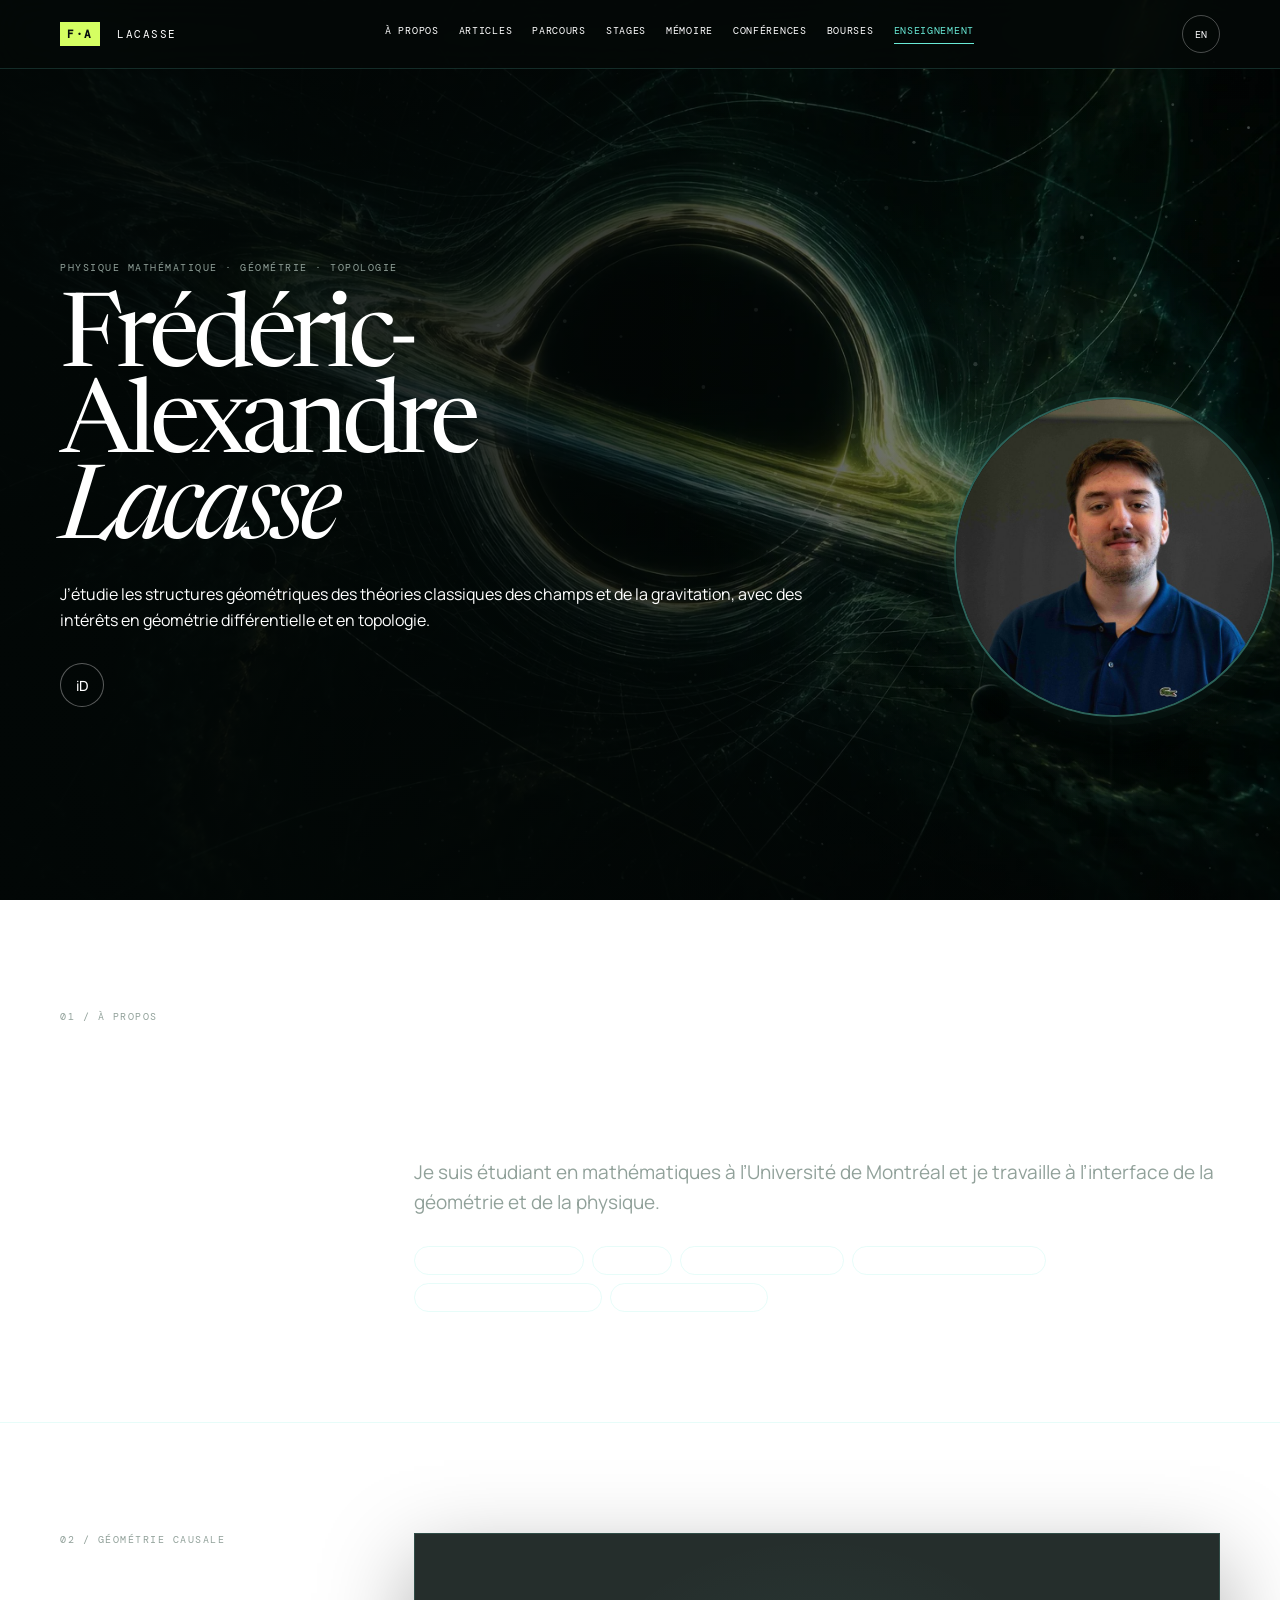
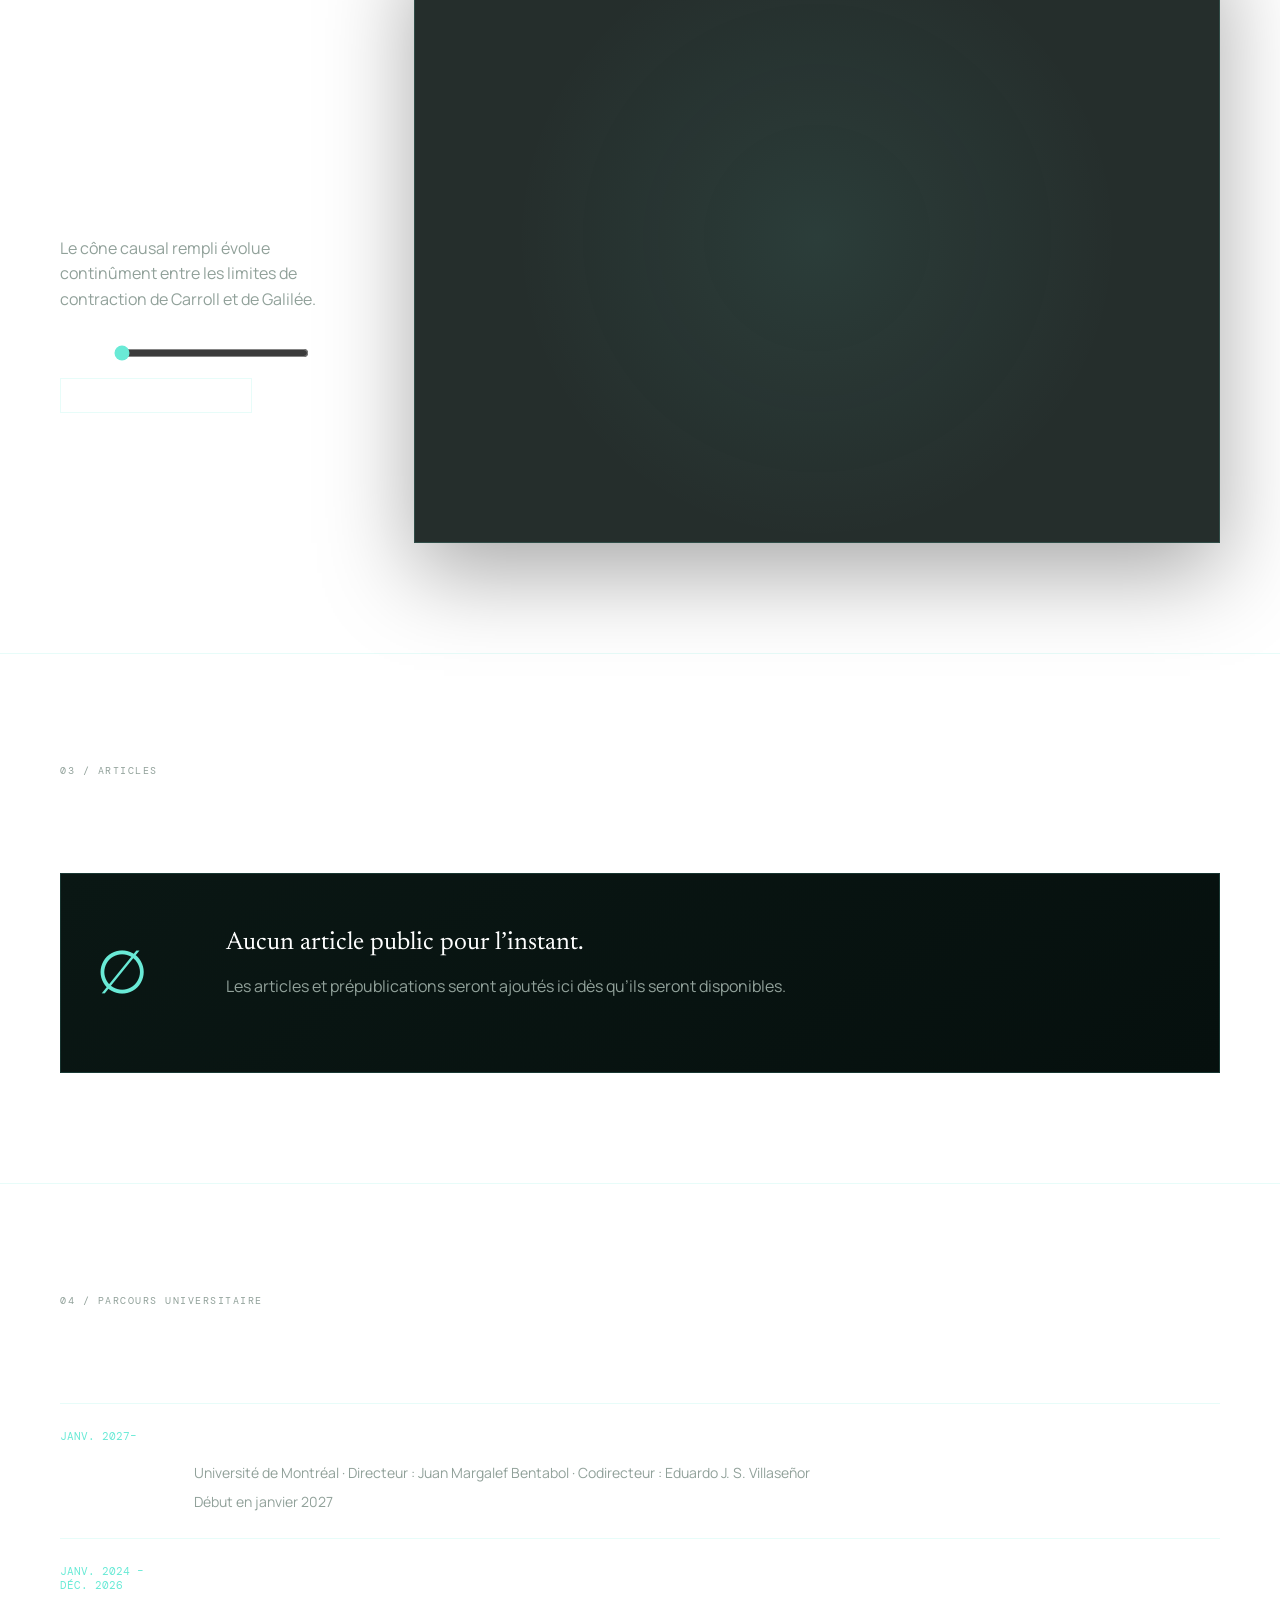
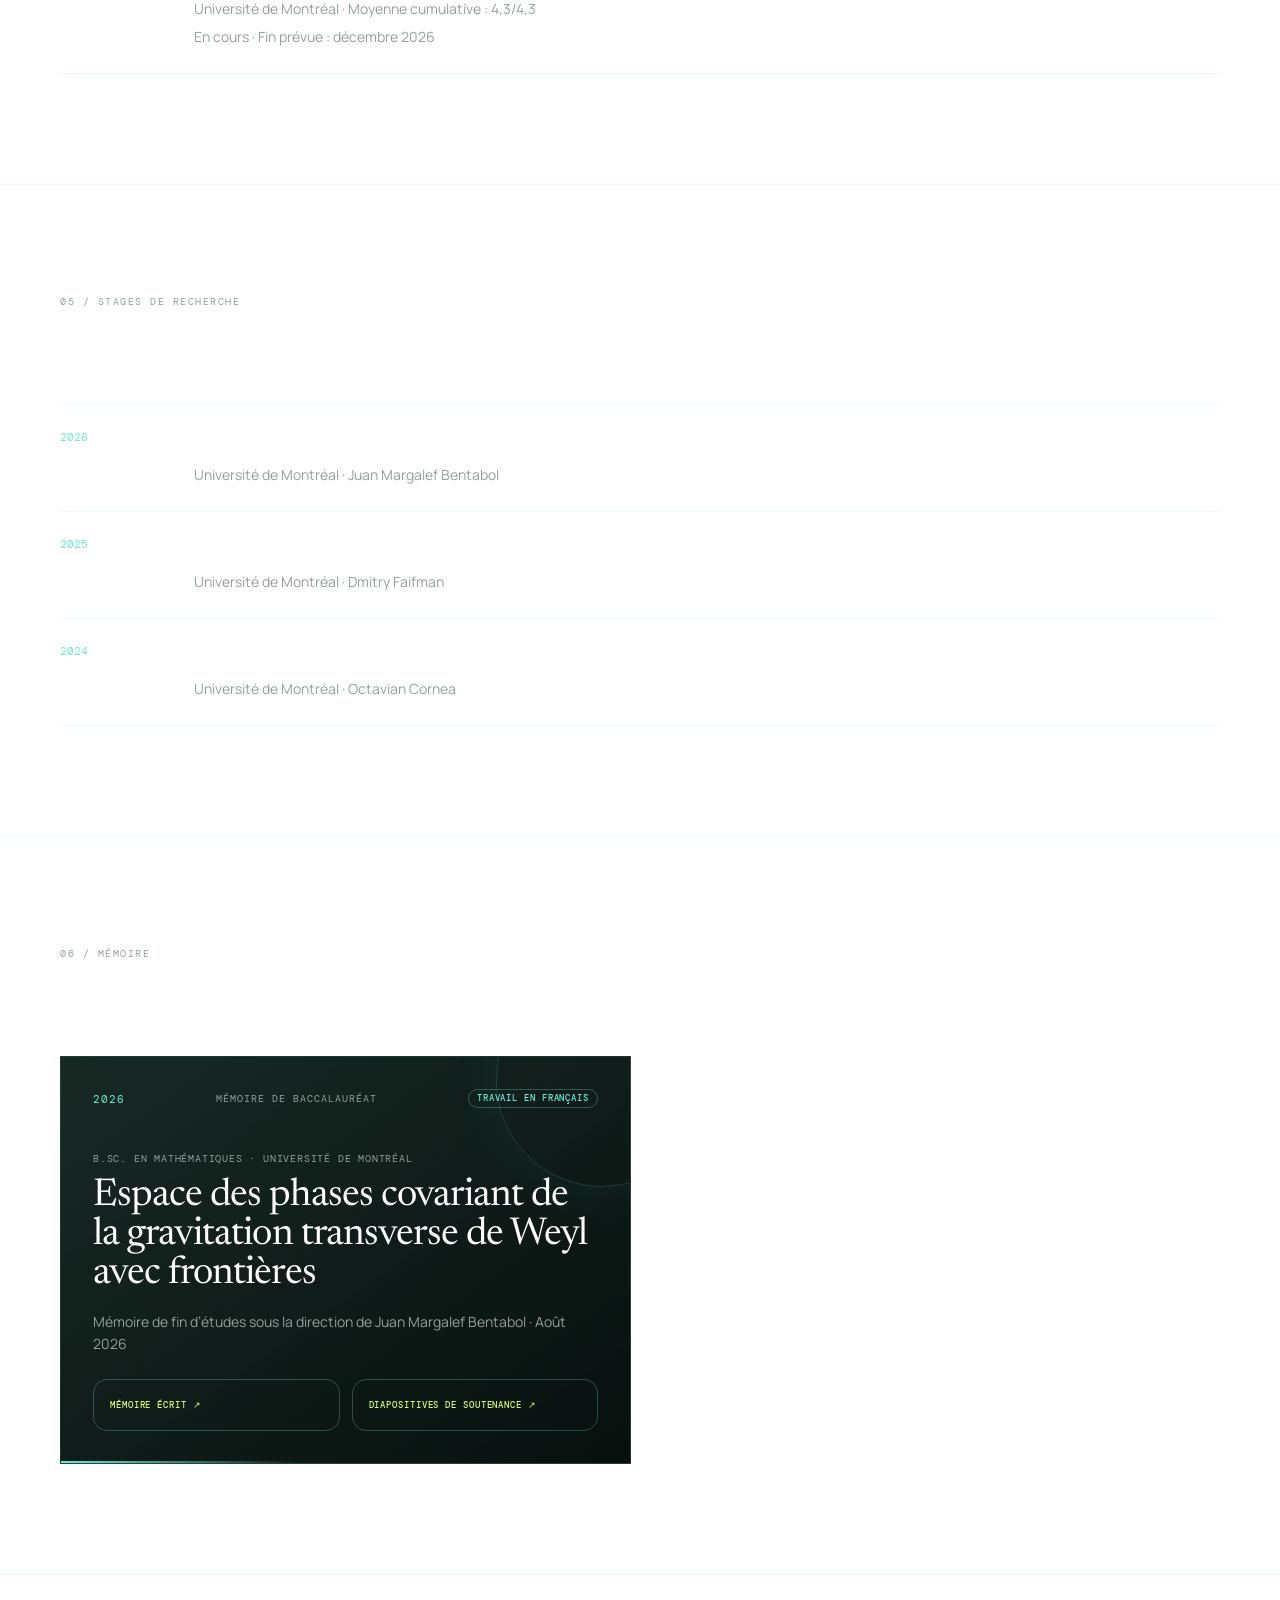
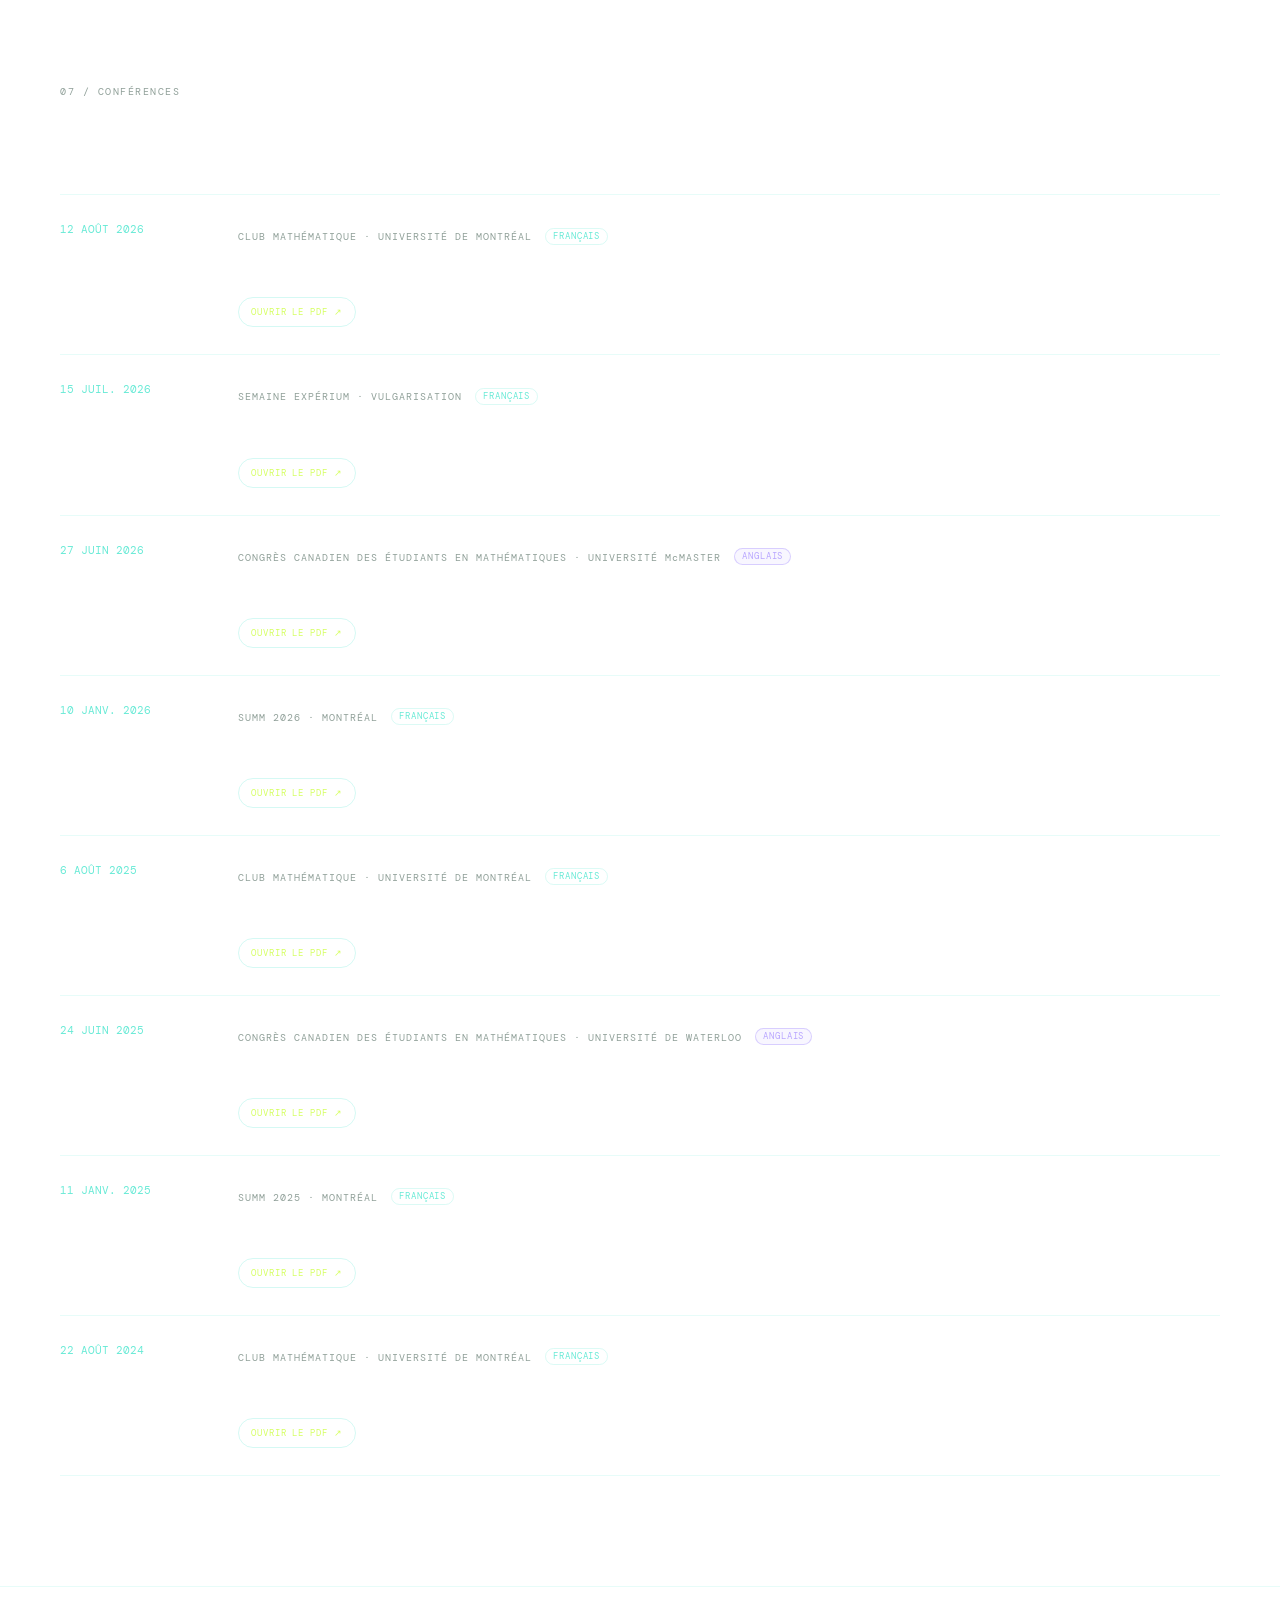
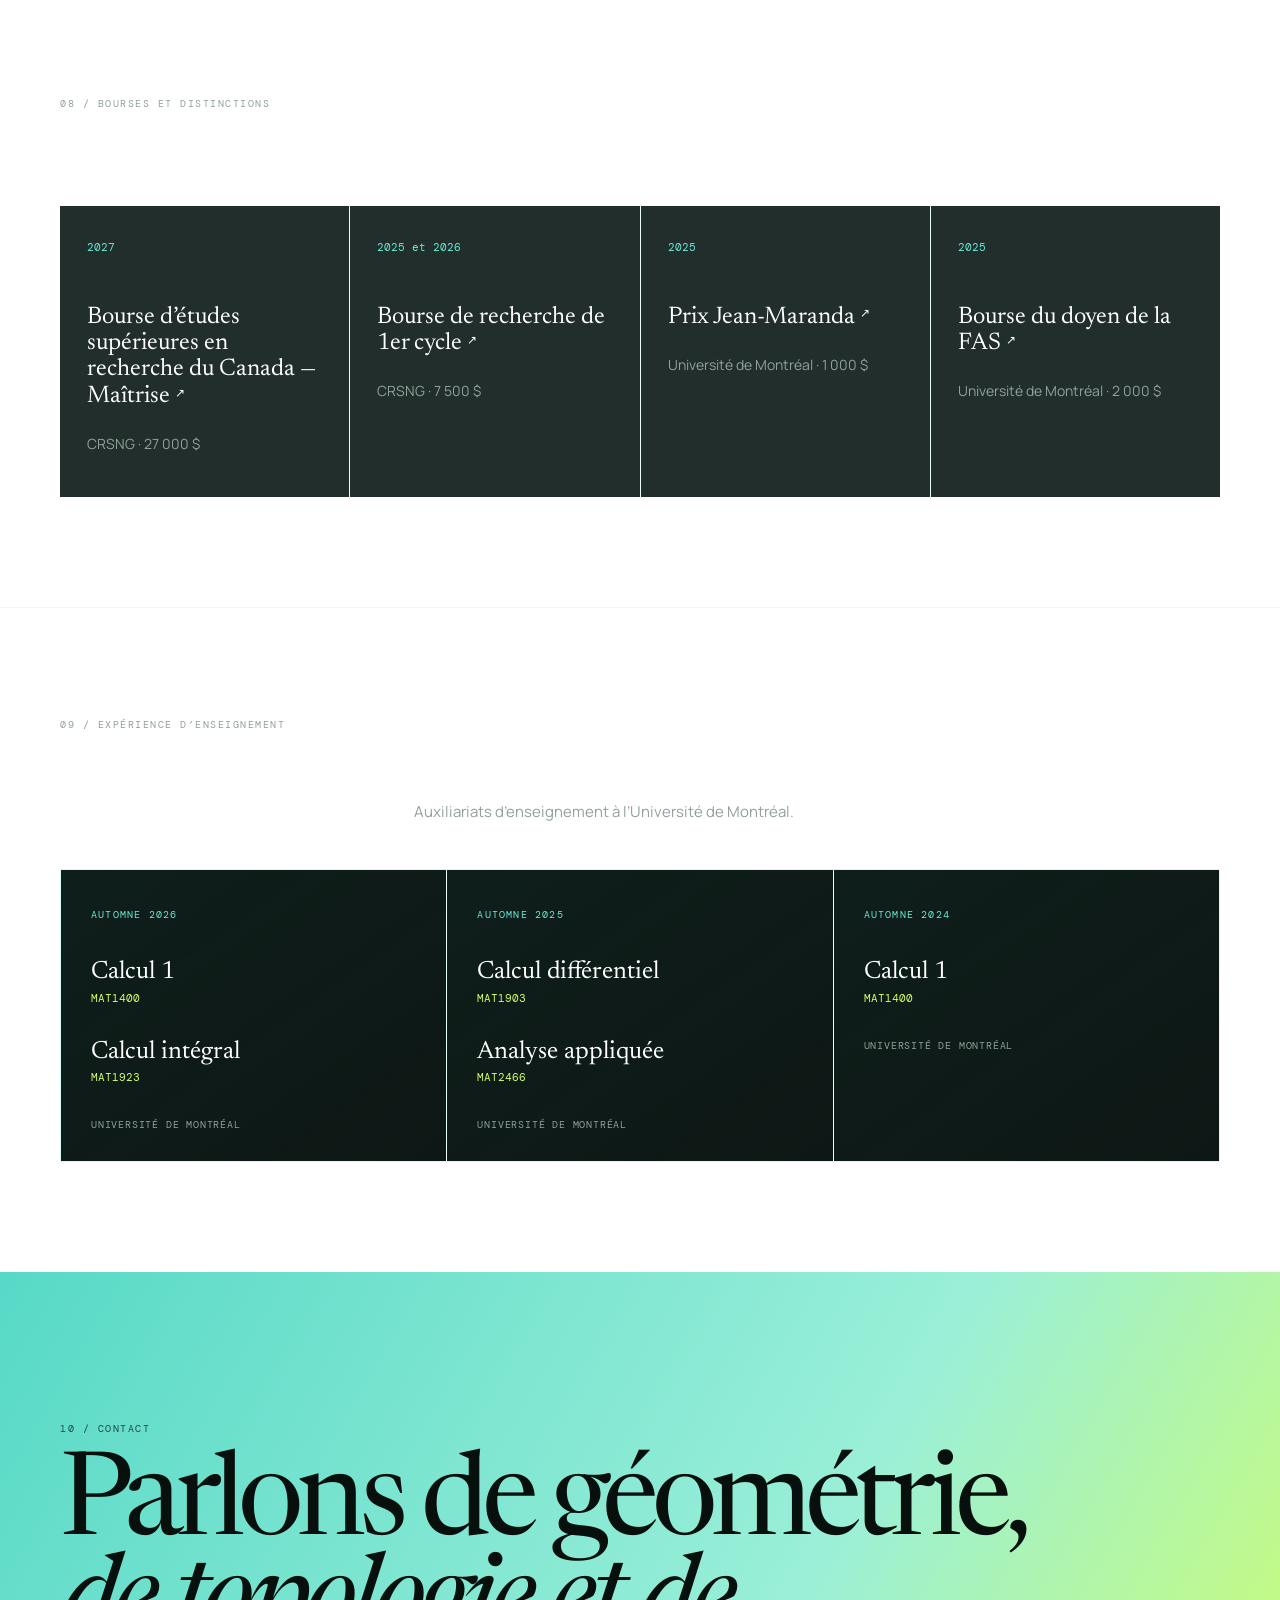
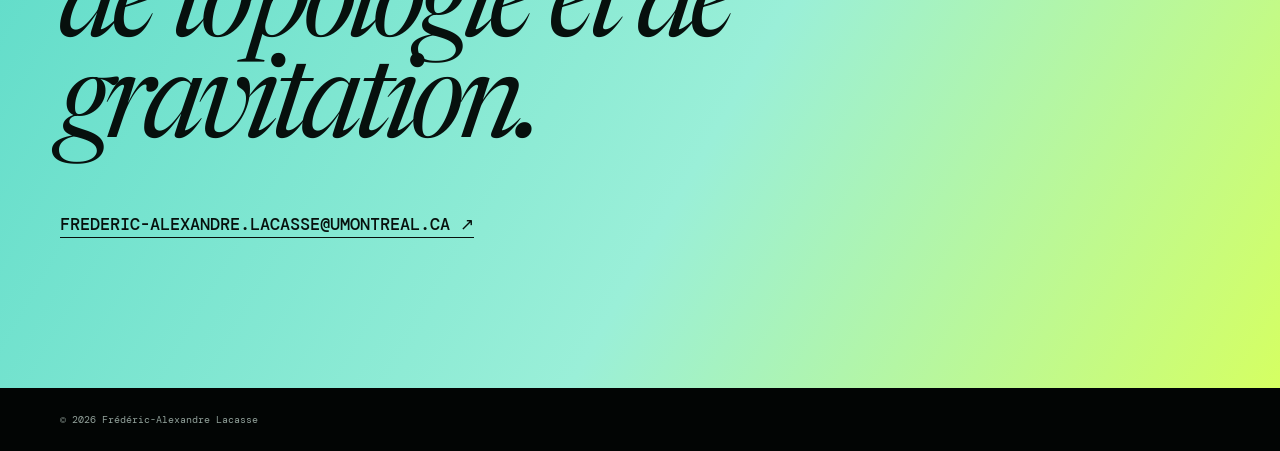
==== fr/index.html @ 2359f862 "Mises a jour code & style léger (fable)" ====
<!doctype html>
<html lang="fr">
  <head>
    <meta charset="utf-8" />
    <meta content="width=device-width, initial-scale=1" name="viewport" />
    <meta content="#040908" name="theme-color" />
    <meta
      content="Frédéric-Alexandre Lacasse — physique mathématique, géométrie différentielle, topologie et gravitation."
      name="description"
    />
    <title>Frédéric-Alexandre Lacasse | Site académique</title>
    <meta content="website" property="og:type" />
    <meta content="Frédéric-Alexandre Lacasse" property="og:title" />
    <meta
      content="Physique mathématique, géométrie différentielle, topologie et gravitation."
      property="og:description"
    />
    <meta content="https://fredalex03.github.io/fr/" property="og:url" />
    <meta content="fr_CA" property="og:locale" />
    <link href="https://fredalex03.github.io/fr/" rel="canonical" />
    <link href="https://fredalex03.github.io/" hreflang="en" rel="alternate" />
    <link href="https://fredalex03.github.io/fr/" hreflang="fr" rel="alternate" />
    <link
      href="https://fredalex03.github.io/"
      hreflang="x-default"
      rel="alternate"
    />
    <meta
      content="https://fredalex03.github.io/assets/portrait-800.jpg"
      property="og:image"
    />
    <link
      href="data:image/svg+xml,%3Csvg xmlns='http://www.w3.org/2000/svg' viewBox='0 0 64 64'%3E%3Crect width='64' height='64' rx='10' fill='%23d5ff62'/%3E%3Ctext x='32' y='43' font-family='monospace' font-size='28' font-weight='700' text-anchor='middle' fill='%2307100d'%3EFA%3C/text%3E%3C/svg%3E"
      rel="icon"
    />
    <link href="https://fonts.googleapis.com" rel="preconnect" />
    <link crossorigin="" href="https://fonts.gstatic.com" rel="preconnect" />
    <link
      href="https://fonts.googleapis.com/css2?family=DM+Mono:wght@300;400;500&amp;family=Manrope:wght@400;500&amp;family=Newsreader:ital,opsz,wght@0,6..72,400;1,6..72,400&amp;display=swap"
      rel="stylesheet"
    />
    <link href="../assets/main.css" rel="stylesheet" />
    <script defer="" src="../assets/main.js"></script>
  </head>
  <body>
    <canvas aria-hidden="true" id="starfield"> </canvas>
    <div id="progress"></div>
    <header>
      <nav class="wrap">
        <a class="brand" href="#home">
          <b> F·A </b>
          LACASSE
        </a>
        <div id="nav">
          <a href="#about">À propos</a>
          <a href="#articles"> Articles </a>
          <a href="#education">Parcours</a>
          <a href="#work">Stages</a>
          <a href="#thesis">Mémoire</a>
          <a href="#talks">Conférences</a>
          <a href="#awards">Bourses</a>
          <a href="#teaching">Enseignement</a>
        </div>
        <a aria-label="English version" href="../" hreflang="en" id="lang" lang="en">EN</a>
        <button
          aria-controls="nav"
          aria-expanded="false"
          aria-label="Menu"
          id="menu"
        >
          <span></span>
          <span></span>
          <span></span>
        </button>
      </nav>
    </header>
    <main>
      <section class="hero" id="home">
        <img
          alt="Trou noir abstrait et espace-temps courbe"
          src="../assets/black-hole.webp"
        />
        <div class="shade"></div>
        <div class="wrap heroText reveal">
          <p class="micro">PHYSIQUE MATHÉMATIQUE · GÉOMÉTRIE · TOPOLOGIE</p>
          <h1>
            Frédéric-Alexandre
            <br />
            <i> Lacasse </i>
          </h1>
          <p>J’étudie les structures géométriques des théories classiques des champs et de la gravitation, avec des intérêts en géométrie différentielle et en topologie.</p>
          <div aria-label="Profils universitaires" class="academic-links">
            <a
              aria-label="Profil ORCID"
              href="https://orcid.org/0009-0009-7678-188X"
              rel="noopener noreferrer"
              target="_blank"
            >
              <span class="academic-icon orcid-icon"> iD </span>
            </a>
          </div>
          <figure aria-label="Portrait" class="hero-portrait">
            <img
              alt="Portrait"
              decoding="async"
              loading="eager"
              height="777"
              src="../assets/portrait-800.jpg"
              width="800"
            />
          </figure>
        </div>
      </section>
      <section class="wrap section two" id="about">
        <p class="micro">01 / À PROPOS</p>
        <div class="reveal">
          <h2>La géométrie comme langage de la physique fondamentale.</h2>
          <p class="lead">Je suis étudiant en mathématiques à l’Université de Montréal et je travaille à l’interface de la géométrie et de la physique.</p>
          <div class="chips">
            <span>Géométrie différentielle</span>
            <span>Topologie</span>
            <span>Relativité mathématique</span>
            <span>Théorie classique des champs</span>
            <span>Espace des phases covariant</span>
            <span>Géométrie carrollienne</span>
          </div>
        </div>
      </section>
      <section class="dark">
        <div class="wrap two">
          <div class="reveal">
            <p class="micro">02 / GÉOMÉTRIE CAUSALE</p>
            <h2>De l’espace galiléen au temps carrollien.</h2>
            <p class="muted">Le cône causal rempli évolue continûment entre les limites de contraction de Carroll et de Galilée.</p>
            <div class="control">
              <span>CARROLL</span>
              <input id="slider" max="100" min="0" type="range" value="0" />
              <span>GALILÉE</span>
            </div>
            <button id="play">Mettre l’évolution en pause</button>
          </div>
          <div class="canvasbox reveal">
            <canvas id="cone"> </canvas>
          </div>
        </div>
      </section>
      <section class="wrap section" id="articles">
        <div class="heading reveal">
          <p class="micro">03 / ARTICLES</p>
          <h2>Articles et prépublications</h2>
        </div>
        <div class="empty reveal">
          <b> ∅ </b>
          <div>
            <h3>Aucun article public pour l’instant.</h3>
            <p class="muted">Les articles et prépublications seront ajoutés ici dès qu’ils seront disponibles.</p>
          </div>
        </div>
      </section>
      <div aria-hidden="true" class="added-section-divider"></div>
      <section class="wrap section" id="education">
        <div class="heading reveal">
          <p class="micro">04 / PARCOURS UNIVERSITAIRE</p>
          <h2>Parcours universitaire</h2>
        </div>
        <div class="list reveal">
          <article>
            <time>JANV. 2027–</time>
            <div>
              <h3>Doctorat en mathématiques pures</h3>
              <p>Université de Montréal · Directeur : Juan Margalef Bentabol · Codirecteur : Eduardo J. S. Villaseñor</p>
              <p>Début en janvier 2027</p>
            </div>
          </article>
          <article>
            <time>JANV. 2024 – DÉC. 2026</time>
            <div>
              <h3>Baccalauréat en mathématiques pures et appliquées</h3>
              <p>Université de Montréal · Moyenne cumulative : 4,3/4,3</p>
              <p>En cours · Fin prévue : décembre 2026</p>
            </div>
          </article>
        </div>
      </section>
      <section class="dark section" id="work">
        <div class="wrap">
          <div class="heading reveal">
            <p class="micro">05 / STAGES DE RECHERCHE</p>
            <h2>Stages de recherche</h2>
          </div>
          <div class="list reveal">
            <article>
              <time> 2026 </time>
              <div>
                <h3>Espace des phases covariant de la gravitation transverse de Weyl avec frontières</h3>
                <p>Université de Montréal · Juan Margalef Bentabol</p>
              </div>
            </article>
            <article>
              <time> 2025 </time>
              <div>
                <h3>Conjecture des isométries de Banach dans le plan pour la métrique de Hilbert</h3>
                <p>Université de Montréal · Dmitry Faifman</p>
              </div>
            </article>
            <article>
              <time> 2024 </time>
              <div>
                <h3>Introduction à la topologie différentielle à travers le théorème de Poincaré–Hopf</h3>
                <p>Université de Montréal · Octavian Cornea</p>
              </div>
            </article>
          </div>
        </div>
      </section>
      <section class="wrap section" id="thesis">
        <div class="heading reveal">
          <p class="micro">06 / MÉMOIRE</p>
          <h2>Mémoire</h2>
        </div>
        <div class="thesis-grid reveal">
          <article class="thesis-card">
            <div class="thesis-card-meta">
              <span class="thesis-year"> 2026 </span>
              <span class="thesis-kind">MÉMOIRE DE BACCALAURÉAT</span>
              <span class="thesis-language-badge">TRAVAIL EN FRANÇAIS</span>
            </div>
            <small class="thesis-school">B.SC. EN MATHÉMATIQUES · UNIVERSITÉ DE MONTRÉAL</small>
            <h3>Espace des phases covariant de la gravitation transverse de Weyl avec frontières</h3>
            <p class="thesis-summary">Mémoire de fin d’études sous la direction de Juan Margalef Bentabol · Août 2026</p>
            <div class="thesis-resources">
              <a aria-label="Ouvrir le mémoire écrit (PDF)" class="thesis-resource thesis-written-link" href="../assets/memoire-bac.pdf" rel="noopener noreferrer" target="_blank">MÉMOIRE ÉCRIT ↗</a>
              <a aria-label="Ouvrir les diapositives de soutenance (PDF)" class="thesis-resource thesis-oral-link" href="../assets/OralMAT4000.pdf" rel="noopener noreferrer" target="_blank">DIAPOSITIVES DE SOUTENANCE ↗</a>
            </div>
          </article>
        </div>
      </section>
      <div aria-hidden="true" class="added-section-divider"></div>
      <section class="wrap section talks-section" id="talks">
        <div class="heading reveal">
          <p class="micro">07 / CONFÉRENCES</p>
          <h2>Conférences et vulgarisation</h2>
        </div>
        <div class="talk-list reveal">
          <article>
            <time>12 AOÛT 2026</time>
            <div>
              <small>CLUB MATHÉMATIQUE · UNIVERSITÉ DE MONTRÉAL</small>
              <span class="talk-language talk-language-fr">FRANÇAIS</span>
              <h3>Fibrés, courbure et théorie classique des champs : un point de vue covariant</h3>
              <a aria-label="Ouvrir la présentation (PDF)" class="talk-pdf-link" href="../assets/Clubmath_2026.pdf" rel="noopener noreferrer" target="_blank">OUVRIR LE PDF ↗</a>
            </div>
          </article>
          <article>
            <time>15 JUIL. 2026</time>
            <div>
              <small>SEMAINE EXPÉRIUM · VULGARISATION</small>
              <span class="talk-language talk-language-fr">FRANÇAIS</span>
              <h3>Géométrie non euclidienne, courbure, gravitation et cosmologie</h3>
              <a aria-label="Ouvrir la présentation (PDF)" class="talk-pdf-link" href="../assets/experium2026.pdf" rel="noopener noreferrer" target="_blank">OUVRIR LE PDF ↗</a>
            </div>
          </article>
          <article>
            <time>27 JUIN 2026</time>
            <div>
              <small>CONGRÈS CANADIEN DES ÉTUDIANTS EN MATHÉMATIQUES · UNIVERSITÉ McMASTER</small>
              <span class="talk-language talk-language-en">ANGLAIS</span>
              <h3>Calcul des variations : motivations vers la théorie classique des champs</h3>
              <a aria-label="Ouvrir la présentation (PDF)" class="talk-pdf-link" href="../assets/Diapos_CUMC2026.pdf" rel="noopener noreferrer" target="_blank">OUVRIR LE PDF ↗</a>
            </div>
          </article>
          <article>
            <time>10 JANV. 2026</time>
            <div>
              <small>SUMM 2026 · MONTRÉAL</small>
              <span class="talk-language talk-language-fr">FRANÇAIS</span>
              <h3>Quand les mathématiques précèdent la physique : de Riemann aux trous noirs</h3>
              <a aria-label="Ouvrir la présentation (PDF)" class="talk-pdf-link" href="../assets/summ2026.pdf" rel="noopener noreferrer" target="_blank">OUVRIR LE PDF ↗</a>
            </div>
          </article>
          <article>
            <time>6 AOÛT 2025</time>
            <div>
              <small>CLUB MATHÉMATIQUE · UNIVERSITÉ DE MONTRÉAL</small>
              <span class="talk-language talk-language-fr">FRANÇAIS</span>
              <h3>Géométrie projective et géométrie convexe</h3>
              <a aria-label="Ouvrir la présentation (PDF)" class="talk-pdf-link" href="../assets/presentation-stage-e25.pdf" rel="noopener noreferrer" target="_blank">OUVRIR LE PDF ↗</a>
            </div>
          </article>
          <article>
            <time>24 JUIN 2025</time>
            <div>
              <small>CONGRÈS CANADIEN DES ÉTUDIANTS EN MATHÉMATIQUES · UNIVERSITÉ DE WATERLOO</small>
              <span class="talk-language talk-language-en">ANGLAIS</span>
              <h3>Sauver les polynômes : une perspective de topologie différentielle</h3>
              <a aria-label="Ouvrir la présentation (PDF)" class="talk-pdf-link" href="../assets/beamer-cumc.pdf" rel="noopener noreferrer" target="_blank">OUVRIR LE PDF ↗</a>
            </div>
          </article>
          <article>
            <time>11 JANV. 2025</time>
            <div>
              <small>SUMM 2025 · MONTRÉAL</small>
              <span class="talk-language talk-language-fr">FRANÇAIS</span>
              <h3>De la topologie aux polynômes</h3>
              <a aria-label="Ouvrir la présentation (PDF)" class="talk-pdf-link" href="../assets/Présentation___SUMM.pdf" rel="noopener noreferrer" target="_blank">OUVRIR LE PDF ↗</a>
            </div>
          </article>
          <article>
            <time>22 AOÛT 2024</time>
            <div>
              <small>CLUB MATHÉMATIQUE · UNIVERSITÉ DE MONTRÉAL</small>
              <span class="talk-language talk-language-fr">FRANÇAIS</span>
              <h3>Introduction à la topologie différentielle à travers le théorème du point fixe de Brouwer</h3>
              <a aria-label="Ouvrir la présentation (PDF)" class="talk-pdf-link" href="../assets/Intro_top_diff_Frédéric-A.Lacasse.pdf" rel="noopener noreferrer" target="_blank">OUVRIR LE PDF ↗</a>
            </div>
          </article>
        </div>
      </section>
      <div aria-hidden="true" class="added-section-divider"></div>
      <section class="wrap section" id="awards">
        <div class="heading reveal">
          <p class="micro">08 / BOURSES ET DISTINCTIONS</p>
          <h2>Distinctions sélectionnées</h2>
        </div>
        <div class="awards reveal">
          <article>
            <a
              class="award-link"
              href="https://nserc-crsng.canada.ca/fr/possibilite-de-financement/bourses-detudes-superieures-en-recherche-du-canada-au-niveau-de-la"
              rel="noopener noreferrer"
              target="_blank"
            >
              <time> 2027 </time>
              <h3>Bourse d’études supérieures en recherche du Canada — Maîtrise</h3>
              <p>
                <span>CRSNG</span>
                · 27&nbsp;000&nbsp;$
              </p>
            </a>
          </article>
          <article>
            <a
              class="award-link"
              href="https://nserc-crsng.canada.ca/fr/possibilite-de-financement/bourses-de-recherche-de-1er-cycle"
              rel="noopener noreferrer"
              target="_blank"
            >
              <time> 2025 et 2026 </time>
              <h3>Bourse de recherche de 1er cycle</h3>
              <p>
                <span>CRSNG</span>
                · 7&nbsp;500&nbsp;$
              </p>
            </a>
          </article>
          <article>
            <a
              class="award-link"
              href="https://dms.umontreal.ca/fr/ressources-et-services/soutien-financier"
              rel="noopener noreferrer"
              target="_blank"
            >
              <time> 2025 </time>
              <h3>Prix Jean-Maranda</h3>
              <p>Université de Montréal · 1&nbsp;000&nbsp;$</p>
            </a>
          </article>
          <article>
            <a
              class="award-link"
              href="https://fas.umontreal.ca/etudes/ceremonie-annuelle-de-remise-de-bourses/titulaires-de-bourses-2025/"
              rel="noopener noreferrer"
              target="_blank"
            >
              <time> 2025 </time>
              <h3>Bourse du doyen de la FAS</h3>
              <p>Université de Montréal · 2&nbsp;000&nbsp;$</p>
            </a>
          </article>
        </div>
      </section>
      <div aria-hidden="true" class="added-section-divider"></div>
      <section class="wrap section" id="teaching">
        <div class="heading reveal">
          <p class="micro">09 / EXPÉRIENCE D’ENSEIGNEMENT</p>
          <div>
            <h2>Expérience d’enseignement</h2>
            <p class="teaching-intro">Auxiliariats d’enseignement à l’Université de Montréal.</p>
          </div>
        </div>
        <div class="teaching-grid reveal">
          <article class="teaching-card">
            <span class="teaching-term">AUTOMNE 2026</span>
            <h3>Calcul 1</h3>
            <p>MAT1400</p>
            <h3>Calcul intégral</h3>
            <p>MAT1923</p>
            <small> Université de Montréal </small>
          </article>
          <article class="teaching-card">
            <span class="teaching-term">AUTOMNE 2025</span>
            <h3>Calcul différentiel</h3>
            <p>MAT1903</p>
            <h3>Analyse appliquée</h3>
            <p>MAT2466</p>
            <small> Université de Montréal </small>
          </article>
          <article class="teaching-card">
            <span class="teaching-term">AUTOMNE 2024</span>
            <h3>Calcul 1</h3>
            <p>MAT1400</p>
            <small> Université de Montréal </small>
          </article>
        </div>
      </section>
      <section class="contact" id="contact">
        <div class="wrap">
          <p class="micro">10 / CONTACT</p>
          <h2>Parlons de géométrie,<br><i>de topologie et de gravitation.</i></h2>
          <a
            class="email"
            href="mailto:frederic-alexandre.lacasse@umontreal.ca"
          >
            FREDERIC-ALEXANDRE.LACASSE@UMONTREAL.CA ↗
          </a>
        </div>
      </section>
    </main>
    <footer>
      <div class="wrap">
        ©
        <span id="year"> </span>
        Frédéric-Alexandre Lacasse
      </div>
    </footer>
  </body>
</html>
---- assets/main.css ----
/* =========================================================
   FREDERIC-ALEXANDRE LACASSE - ACADEMIC WEBSITE
   Complete stylesheet
   ========================================================= */

/* 1. Design tokens */
:root {
  --background: #040908;
  --surface: #07120f;
  --surface-deep: #020807;
  --text: #ffffff;
  --muted: #91a19a;
  --line: rgba(105, 234, 214, 0.16);
  --cyan: #69ead6;
  --acid: #d5ff62;
  --ink: #07100d;
  --serif: "Newsreader", Georgia, serif;
  --sans: "Manrope", Arial, sans-serif;
  --mono: "DM Mono", monospace;
  --content-width: 1160px;
}

/* 2. Reset and page */
* {
  box-sizing: border-box;
}

html {
  scroll-behavior: smooth;
}

body {
  margin: 0;
  overflow-x: hidden;
  background:
    radial-gradient(circle at 80% 20%, rgba(20, 70, 58, 0.24), transparent 28%),
    radial-gradient(circle at 8% 68%, rgba(10, 48, 42, 0.22), transparent 26%),
    var(--background);
  color: var(--text);
  font-family: var(--sans);
  line-height: 1.6;
}

.wrap {
  width: min(var(--content-width), calc(100% - 42px));
  margin: 0 auto;
}

a,
a:link,
a:visited,
a:hover,
a:active {
  color: inherit;
}

/* 3. Progress bar */
#progress {
  position: fixed;
  top: 0;
  left: 0;
  z-index: 1000;
  width: 0;
  height: 2px;
  background: linear-gradient(90deg, var(--cyan), var(--acid));
  box-shadow: 0 0 14px var(--cyan);
}

/* 4. Header and navigation */
header {
  position: fixed;
  top: 0;
  left: 0;
  z-index: 100;
  width: 100%;
  background: rgba(4, 9, 8, 0.84);
  border-bottom: 1px solid var(--line);
  -webkit-backdrop-filter: blur(16px);
  backdrop-filter: blur(16px);
}

nav.wrap {
  display: flex;
  align-items: center;
  justify-content: space-between;
  height: 68px;
}

.brand,
.brand:link,
.brand:visited,
.brand:hover,
.brand:active {
  color: #ffffff;
  -webkit-text-fill-color: #ffffff;
  font: 400 11px var(--mono);
  letter-spacing: 0.14em;
  text-decoration: none;
}

.brand b {
  display: inline-block;
  margin-right: 9px;
  padding: 5px 7px;
  background: var(--acid);
  color: var(--ink);
  -webkit-text-fill-color: var(--ink);
}

#nav {
  display: flex;
  align-items: center;
  gap: 20px;
}

#nav a,
#nav a:link,
#nav a:visited,
#nav a:hover,
#nav a:active {
  color: #ffffff;
  -webkit-text-fill-color: #ffffff;
  font: 400 10px var(--mono);
  letter-spacing: 0.07em;
  text-decoration: none;
  text-transform: uppercase;
  transition: opacity 180ms ease;
}

#nav a:hover {
  opacity: 0.68;
}

#lang {
  width: 38px;
  height: 38px;
  border: 1px solid rgba(255, 255, 255, 0.28);
  border-radius: 50%;
  background: transparent;
  color: #ffffff;
  font: 400 10px var(--mono);
  cursor: pointer;
}

/* 5. Shared typography */
.micro {
  margin: 0 0 18px;
  color: var(--muted);
  font: 400 10px var(--mono);
  letter-spacing: 0.15em;
  text-transform: uppercase;
}

h1,
h2,
h3 {
  color: #ffffff;
  -webkit-text-fill-color: #ffffff;
  font-family: var(--serif);
  font-weight: 400;
}

h1 i,
h2 i,
h3 i {
  color: #ffffff;
  -webkit-text-fill-color: #ffffff;
  font-weight: 400;
}

h1 {
  margin: 25px 0;
  font-size: clamp(64px, 8vw, 115px);
  line-height: 0.84;
  letter-spacing: -0.06em;
}

h2 {
  margin: 0;
  font-size: clamp(43px, 5vw, 70px);
  line-height: 1;
  letter-spacing: -0.045em;
}

h3 {
  font-size: 25px;
  line-height: 1.1;
}

.muted,
.lead {
  color: var(--muted);
}

.lead {
  max-width: 850px;
  font-size: 19px;
}

/* 6. Hero */
.hero {
  position: relative;
  display: flex;
  align-items: center;
  min-height: 100vh;
  overflow: hidden;
}

.hero > img {
  position: absolute;
  inset: 0;
  width: 100%;
  height: 100%;
  object-fit: cover;
  opacity: 0.72;
  animation: hero-zoom 16s ease-in-out infinite alternate;
}

.shade {
  position: absolute;
  inset: 0;
  background:
    linear-gradient(
      90deg,
      rgba(2, 7, 6, 0.97),
      rgba(2, 7, 6, 0.68) 50%,
      transparent
    ),
    linear-gradient(0deg, rgba(2, 7, 6, 0.54), transparent 45%);
}

.heroText {
  position: relative;
  z-index: 2;
  padding-top: 68px;
}

.heroText h1,
.heroText h1 i {
  color: #ffffff;
  -webkit-text-fill-color: #ffffff;
}

.heroText > p:last-child {
  max-width: 650px;
  color: #bdc9c3;
  font-size: 18px;
}

@keyframes hero-zoom {
  to {
    transform: scale(1.05);
  }
}

/* 7. Shared section layouts */
.section,
.dark {
  padding: 110px 0;
}

.dark {
  background: rgba(2, 8, 7, 0.88);
  border-top: 1px solid var(--line);
  border-bottom: 1px solid var(--line);
}

.two,
.heading {
  display: grid;
  grid-template-columns: 1fr 2.7fr;
  gap: 55px;
}

.heading {
  margin-bottom: 45px;
}

.two h2,
.heading h2,
.talks-section h2,
#articles h2,
#awards h2 {
  color: #ffffff;
  -webkit-text-fill-color: #ffffff;
}

/* 8. Causal geometry animation */
.control {
  display: grid;
  grid-template-columns: auto 1fr auto;
  align-items: center;
  gap: 12px;
  margin: 30px 0 15px;
  color: #ffffff;
  font: 400 9px var(--mono);
  letter-spacing: 0.08em;
}

.control input {
  width: 100%;
  accent-color: var(--cyan);
  cursor: ew-resize;
}

#play {
  padding: 10px 14px;
  border: 1px solid var(--line);
  background: transparent;
  color: #ffffff;
  font: 400 10px var(--mono);
  cursor: pointer;
}

.canvasbox {
  position: relative;
  height: 430px;
  overflow: hidden;
  border: 1px solid var(--line);
  background:
    radial-gradient(
      circle at center,
      rgba(105, 234, 214, 0.08),
      transparent 60%
    ),
    #050d0b;
  box-shadow: 0 30px 85px rgba(0, 0, 0, 0.34);
}

canvas {
  display: block;
  width: 100%;
  height: 100%;
}

/* 9. Interests */
.chips {
  display: flex;
  flex-wrap: wrap;
  gap: 8px;
  margin-top: 28px;
}

.chips span {
  padding: 7px 12px;
  border: 1px solid var(--line);
  border-radius: 20px;
  color: #ffffff;
  font: 400 10px var(--mono);
  transition:
    transform 180ms ease,
    border-color 180ms ease;
}


/* 10. Research experience */
.list {
  display: block;
}

.list article {
  display: grid;
  grid-template-columns: 110px 1fr;
  gap: 24px;
  padding: 25px 0;
  border-bottom: 1px solid var(--line);
}

.list time {
  color: var(--cyan);
  font: 400 11px var(--mono);
}

.list h3 {
  margin: 0;
  color: #ffffff;
  -webkit-text-fill-color: #ffffff;
}

.list p {
  margin: 6px 0 0;
  color: var(--muted);
  font-size: 12px;
}

/* 11. Talks - standalone section */
.talk-list {
  margin-top: 40px;
}

.talk-list article {
  display: grid;
  grid-template-columns: 150px 1fr;
  gap: 28px;
  padding: 27px 0;
  border-top: 1px solid var(--line);
}

.talk-list article:last-child {
  border-bottom: 1px solid var(--line);
}

.talk-list time {
  color: var(--cyan);
  font: 400 11px var(--mono);
}

.talk-list small {
  color: var(--muted);
  font: 400 9px var(--mono);
  letter-spacing: 0.1em;
}

.talk-list h3 {
  margin: 4px 0;
  color: #ffffff;
  -webkit-text-fill-color: #ffffff;
}

/* 12. Articles */
.empty {
  display: grid;
  grid-template-columns: 100px 1fr;
  gap: 30px;
  align-items: center;
  min-height: 200px;
  padding: 35px;
  border: 1px solid var(--line);
  background: linear-gradient(145deg, #0a1714, #06100e);
}

.empty > b {
  color: var(--cyan);
  font: 300 60px var(--mono);
}

.empty h3 {
  margin: 0;
  color: #ffffff;
}

/* 13. Research profiles */
.awards {
  display: grid;
  grid-template-columns: repeat(4, 1fr);
  gap: 1px;
  margin-top: 40px;
  background: var(--line);
}

.awards article {
  min-height: 220px;
  padding: 27px;
  background: var(--surface);
  transition:
    transform 200ms ease,
    background 200ms ease;
}

.awards article:hover {
  transform: translateY(-4px);
  background: #0a1a16;
}

.awards h3 {
  margin-top: 45px;
  color: #ffffff;
  -webkit-text-fill-color: #ffffff;
  font-size: 24px;
}

.awards p {
  color: var(--muted);
  font-size: 12px;
}

/* 14. Awards */
.awards time {
  color: var(--cyan);
  font: 400 11px var(--mono);
}

/* 15. Contact - section 08 */
.contact {
  display: flex;
  align-items: center;
  min-height: 600px;
  padding: 150px 0;
  overflow: hidden;
  background: linear-gradient(120deg, #57d9c7, #9aefd8 58%, #d5ff62);
  color: var(--ink);
}

.contact .micro {
  color: rgba(7, 16, 13, 0.72);
}

.contact h2,
.contact h2 i {
  max-width: 1100px;
  margin: 22px 0 44px;
  color: var(--ink);
  -webkit-text-fill-color: var(--ink);
  font-family: var(--serif);
  font-size: clamp(68px, 9vw, 126px);
  font-weight: 400;
  line-height: 0.88;
  letter-spacing: -0.06em;
}

.email,
.email:link,
.email:visited,
.email:hover,
.email:active {
  display: inline-block;
  margin-top: 8px;
  color: var(--ink);
  -webkit-text-fill-color: var(--ink);
  font: 500 17px var(--mono);
  text-underline-offset: 7px;
}

/* 16. Footer */
footer {
  padding: 25px 0;
  background: #020504;
  color: var(--muted);
  font: 400 10px var(--mono);
}

/* 17. Reveal animation */
.reveal {
  opacity: 0;
  transform: translateY(18px);
  transition:
    opacity 700ms ease,
    transform 700ms ease;
}

.reveal.on {
  opacity: 1;
  transform: none;
}

/* 18. Tablet */
@media (max-width: 850px) {
  #nav {
    display: none;
  }

  .two,
  .heading {
    grid-template-columns: 1fr;
    gap: 22px;
  }

  .awards {
    grid-template-columns: 1fr 1fr;
  }

  .canvasbox {
    height: 370px;
  }
}

/* 19. Mobile */
@media (max-width: 520px) {
  .wrap {
    width: calc(100% - 28px);
  }

  h1 {
    font-size: 51px;
  }

  h2 {
    font-size: 45px;
  }

  .section,
  .dark {
    padding: 85px 0;
  }

  .canvasbox {
    height: 315px;
  }

  .list article,
  .talk-list article,
  .empty {
    grid-template-columns: 1fr;
    gap: 8px;
  }

  .awards {
    grid-template-columns: 1fr;
  }

  .contact {
    min-height: 480px;
    padding: 105px 0;
  }

  .contact h2,
  .contact h2 i {
    font-size: 56px;
    line-height: 0.93;
  }
}

/* 20. Accessibility */
@media (prefers-reduced-motion: reduce) {
  html {
    scroll-behavior: auto;
  }

  .hero > img {
    animation: none;
  }

  .reveal {
    opacity: 1;
    transform: none;
    transition: none;
  }
}

/* Simple academic profile badges */
.academic-links {
  display: flex;
  align-items: center;
  gap: 12px;
  margin-top: 30px;
}
.academic-links a,
.academic-links a:link,
.academic-links a:visited,
.academic-links a:hover,
.academic-links a:active {
  display: grid;
  place-items: center;
  width: 44px;
  height: 44px;
  border: 1px solid rgba(255, 255, 255, 0.34);
  border-radius: 50%;
  background: rgba(4, 9, 8, 0.28);
  color: #fff;
  -webkit-text-fill-color: #fff;
  text-decoration: none;
}
.academic-links a:hover {
  transform: translateY(-3px);
  border-color: var(--cyan);
  background: rgba(105, 234, 214, 0.08);
}
.academic-icon {
  color: #fff;
  -webkit-text-fill-color: #fff;
  line-height: 1;
}
.text-icon {
  font: 500 8px var(--mono);
}
.orcid-icon,
.scholar-icon {
  font: 500 14px var(--sans);
}

/* Exact full-width copies of the existing 03/04 separator */
.added-section-divider {
  width: 100%;
  height: 0;
  margin: 0;
  padding: 0;
  border: 0;
  border-top: 1px solid var(--line);
  pointer-events: none;
}

/* More visible star field behind every section */
#starfield {
  position: fixed;
  inset: 0;
  z-index: -5;
  width: 100vw;
  height: 100vh;
  pointer-events: none;
  background: #020706;
}
html,
body {
  background: transparent;
}
body {
  position: relative;
  isolation: isolate;
}
main,
footer {
  position: relative;
  z-index: 0;
}
.section,
#about,
#articles,
#talks,
#awards {
  background: rgba(4, 9, 8, 0.57);
}
.dark {
  background: rgba(2, 8, 7, 0.61);
}
.empty,
.canvasbox,
.awards article {
  background-color: rgba(7, 18, 15, 0.88);
}

/* Final visual cleanup: uniform full-width section backgrounds */
.section,
#about,
#articles,
#talks,
#awards {
  background: transparent !important;
  background-image: none !important;
}

/* Dark sections remain uniform across the entire viewport. */
main > .dark {
  background: rgba(2, 8, 7, 0.61) !important;
  background-image: none !important;
}

/* Added top divider for first research item */
#work .list article:first-child {
  border-top: 1px solid var(--line);
}

/* Remove dark overlay from sections 01 and 04 */
main > section.dark,
main > section.dark::before,
main > section.dark::after,
#work,
#work::before,
#work::after {
  background: transparent !important;
  background-color: transparent !important;
  background-image: none !important;
  backdrop-filter: none !important;
  -webkit-backdrop-filter: none !important;
  box-shadow: none !important;
}

/* Circular portrait using the supplied JPEG */
.heroText {
  padding-right: min(32vw, 430px);
}
.hero-portrait {
  position: absolute;
  right: -54px;
  bottom: -10px;
  width: clamp(215px, 25vw, 350px);
  aspect-ratio: 1;
  margin: 0;
  overflow: hidden;
  border: 2px solid rgba(105, 234, 214, 0.38);
  border-radius: 50%;
  background: #07100e;
  box-shadow:
    0 30px 78px rgba(0, 0, 0, 0.52),
    0 0 0 8px rgba(105, 234, 214, 0.035),
    0 0 45px rgba(105, 234, 214, 0.1);
}
.hero-portrait img {
  width: 100%;
  height: 100%;
  object-fit: cover;
  object-position: 50% 42%;
  animation: none !important;
  transform: none !important;
  filter: none !important;
  image-rendering: auto;
}
@media (max-width: 900px) {
  .heroText {
    padding-right: 0;
    padding-bottom: 260px;
  }
  .hero-portrait {
    right: 50%;
    bottom: -26px;
    width: min(58vw, 285px);
    transform: translateX(50%);
  }
}
@media (max-width: 560px) {
  .heroText {
    padding-bottom: 215px;
  }
  .hero-portrait {
    width: min(60vw, 230px);
    bottom: -18px;
  }
}

/* Clickable awards, thesis, and reference-style arrows */
.award-link,
.award-link:link,
.award-link:visited {
  color: inherit;
  text-decoration: none !important;
  border-bottom: 0 !important;
}
.award-link {
  display: contents;
}
.awards article:has(.award-link) {
  cursor: pointer;
}
.award-link h3::after {
  content: "↗";
  display: inline-block;
  margin-left: 0.45em;
  color: rgba(242, 255, 252, 0.92);
  font-family: var(--mono);
  font-size: 0.48em;
  font-weight: 500;
  line-height: 1;
  vertical-align: 0.45em;
}
.award-link:hover h3::after {
  color: var(--cyan);
}

/* Section separators for thesis and academic path */
#thesis .list article:first-child,
#education .list article:first-child {
  border-top: 1px solid var(--line);
}

/* Divider specifically between sections 06 and 07 */
#thesis + .added-section-divider {
  display: block;
  width: 100%;
  height: 0;
  margin: 0;
  border: 0;
  border-top: 1px solid var(--line);
}

/* Teaching experience */
#teaching {
  background: transparent;
}
.teaching-intro {
  max-width: 620px;
  margin: 18px 0 0;
  color: var(--muted);
  font-size: 15px;
}
.teaching-grid {
  display: grid;
  grid-template-columns: repeat(3, minmax(0, 1fr));
  gap: 1px;
  border: 1px solid var(--line);
  background: var(--line);
}
.teaching-card {
  min-height: 280px;
  padding: 30px;
  background: linear-gradient(
    145deg,
    rgba(10, 26, 22, 0.98),
    rgba(5, 14, 12, 0.96)
  );
  transition:
    transform 180ms ease,
    background 180ms ease;
}
.teaching-term {
  color: var(--cyan);
  font: 400 10px var(--mono);
  letter-spacing: 0.12em;
}
.teaching-card h3 {
  margin: 34px 0 4px;
  font-size: 25px;
}
.teaching-card h3 + p {
  margin: 0;
  color: var(--acid);
  font: 400 11px var(--mono);
}
.teaching-card small {
  display: block;
  margin-top: 34px;
  color: var(--muted);
  font: 400 9px var(--mono);
  letter-spacing: 0.08em;
  text-transform: uppercase;
}
@media (max-width: 850px) {
  .teaching-grid {
    grid-template-columns: 1fr;
  }
  .teaching-card {
    min-height: auto;
  }
}


/* Thesis collection */
.thesis-grid {
  display: grid;
  grid-template-columns: repeat(2, minmax(0, 1fr));
  gap: 18px;
}

.thesis-card {
  position: relative;
  min-height: 320px;
  padding: 32px;
  overflow: hidden;
  border: 1px solid var(--line);
  background: linear-gradient(
    145deg,
    rgba(10, 28, 23, 0.94),
    rgba(3, 11, 9, 0.98)
  );
  transition:
    transform 180ms ease,
    border-color 180ms ease,
    background 180ms ease;
}
.thesis-card::before {
  content: "";
  position: absolute;
  width: 210px;
  height: 210px;
  right: -78px;
  top: -82px;
  border: 1px solid rgba(105, 234, 214, 0.16);
  border-radius: 50%;
  box-shadow: 0 0 60px rgba(105, 234, 214, 0.07);
  pointer-events: none;
}
.thesis-card::after {
  content: "";
  position: absolute;
  left: 0;
  bottom: 0;
  width: 42%;
  height: 2px;
  background: linear-gradient(90deg, var(--cyan), transparent);
}

.thesis-card-meta {
  display: flex;
  align-items: center;
  justify-content: space-between;
  gap: 20px;
  margin-bottom: 44px;
}
.thesis-year,
.thesis-kind {
  font: 400 9px var(--mono);
  letter-spacing: 0.1em;
}
.thesis-year {
  color: var(--cyan);
  font-size: 11px;
}
.thesis-kind {
  color: var(--muted);
}
.thesis-school {
  display: block;
  color: var(--muted);
  font: 400 9px var(--mono);
  letter-spacing: 0.08em;
}
.thesis-card h3 {
  max-width: 780px;
  margin: 12px 0 16px;
  font-size: clamp(28px, 3vw, 42px);
  line-height: 1.02;
  letter-spacing: -0.025em;
}
.thesis-summary {
  max-width: 660px;
  margin: 0;
  color: var(--muted);
  font-size: 12px;
}

@media (max-width: 850px) {
  .thesis-grid {
    grid-template-columns: 1fr;
  }
  .thesis-card {
    min-height: auto;
  }
}

/* Causal diagram: reserve top space without shortening the t-axis drawing region. */
.canvasbox {
  height: 610px;
}
@media (max-width: 850px) {
  .canvasbox {
    height: 530px;
  }
}
@media (max-width: 520px) {
  .canvasbox {
    height: 450px;
  }
}

/* 21. Active navigation */
#nav a {
  position: relative;
  padding-bottom: 7px;
}
#nav a::after {
  content: "";
  position: absolute;
  right: 0;
  bottom: 0;
  left: 0;
  height: 1px;
  background: var(--cyan);
  transform: scaleX(0);
  transform-origin: left;
  transition: transform 180ms ease;
}
#nav a.is-active {
  color: var(--cyan);
  -webkit-text-fill-color: var(--cyan);
  opacity: 1;
}
#nav a.is-active::after {
  transform: scaleX(1);
}

/* 22. Talks: language badges and PDF links */
.talk-language {
  display: inline-flex;
  margin-left: 10px;
  padding: 3px 7px;
  border: 1px solid rgba(105, 234, 214, 0.24);
  border-radius: 999px;
  color: var(--cyan);
  font: 400 8px var(--mono);
  letter-spacing: 0.1em;
  line-height: 1;
  vertical-align: middle;
}
.talk-language-en {
  color: #b9a7ff;
  -webkit-text-fill-color: #b9a7ff;
  border-color: rgba(185, 167, 255, 0.5);
  background: rgba(185, 167, 255, 0.1);
}
.talk-pdf-link,
.talk-pdf-link:link,
.talk-pdf-link:visited {
  display: inline-flex;
  align-items: center;
  margin-top: 14px;
  padding: 8px 12px;
  border: 1px solid rgba(105, 234, 214, 0.28);
  border-radius: 999px;
  color: var(--acid);
  -webkit-text-fill-color: var(--acid);
  font: 400 9px var(--mono);
  letter-spacing: 0.1em;
  text-decoration: none;
  transition:
    transform 180ms ease,
    border-color 180ms ease,
    background 180ms ease;
}
.talk-pdf-link:hover {
  transform: translateY(-2px);
  border-color: var(--cyan);
  background: rgba(105, 234, 214, 0.08);
}
.talk-pdf-link:focus-visible {
  outline: 2px solid var(--acid);
  outline-offset: 4px;
}

/* 23. Thesis language and resources */
.thesis-language-badge {
  display: inline-flex;
  align-items: center;
  width: fit-content;
  padding: 4px 8px;
  border: 1px solid rgba(105, 234, 214, 0.3);
  border-radius: 999px;
  color: var(--cyan);
  font: 500 8px var(--mono);
  letter-spacing: 0.1em;
  line-height: 1;
}
.thesis-resources {
  display: grid;
  grid-template-columns: repeat(2, minmax(0, 1fr));
  gap: 12px;
  width: 100%;
  margin-top: 24px;
}
.thesis-resource,
.thesis-resource:link,
.thesis-resource:visited {
  display: flex;
  align-items: center;
  justify-content: space-between;
  min-height: 52px;
  padding: 14px 16px;
  border: 1px solid rgba(105, 234, 214, 0.28);
  border-radius: 14px;
  color: var(--acid);
  -webkit-text-fill-color: var(--acid);
  font: 500 9px var(--mono);
  letter-spacing: 0.1em;
  text-decoration: none;
  transition:
    transform 180ms ease,
    border-color 180ms ease,
    background 180ms ease;
}
.thesis-resource:hover {
  transform: translateY(-2px);
  border-color: var(--cyan);
  background: rgba(105, 234, 214, 0.08);
}
.thesis-resource:focus-visible {
  outline: 2px solid var(--acid);
  outline-offset: 4px;
}
@media (max-width: 620px) {
  .thesis-resources {
    grid-template-columns: 1fr;
  }
}

/* 24. Mobile menu */
#menu {
  display: none;
  width: 38px;
  height: 38px;
  margin-left: 10px;
  padding: 0;
  border: 1px solid rgba(255, 255, 255, 0.28);
  border-radius: 50%;
  background: transparent;
  cursor: pointer;
}
#menu span {
  display: block;
  width: 14px;
  height: 1px;
  margin: 4px auto;
  background: #ffffff;
}
@media (max-width: 850px) {
  #menu {
    display: block;
  }
  #lang {
    margin-left: auto;
  }
  #nav {
    position: absolute;
    top: 68px;
    right: 0;
    left: 0;
    flex-direction: column;
    align-items: stretch;
    gap: 0;
    max-height: calc(100vh - 68px);
    padding: 6px 21px 16px;
    overflow-y: auto;
    border-bottom: 1px solid var(--line);
    background: #040908;
  }
  #nav.open {
    display: flex;
  }
  #nav.open a:any-link {
    padding: 14px 0;
    border-bottom: 1px solid var(--line);
    font-size: 12px;
  }
  #nav.open a::after {
    display: none;
  }
}

/* 25. Legibility: minimum sizes for small text */
.list p,
.awards p,
.thesis-summary {
  font-size: 14px;
}
.talk-list small,
.thesis-school,
.thesis-kind,
.teaching-card small {
  font-size: 10px;
}
.talk-language,
.thesis-language-badge {
  font-size: 9px;
}

/* 26. Keyboard focus */
a:focus-visible,
button:focus-visible,
input:focus-visible {
  outline: 2px solid var(--acid);
  outline-offset: 3px;
}

/* 27. Language switch is now a link to the other language's page */
#lang,
#lang:link,
#lang:visited {
  display: grid;
  place-items: center;
  color: #ffffff;
  -webkit-text-fill-color: #ffffff;
  text-decoration: none;
}
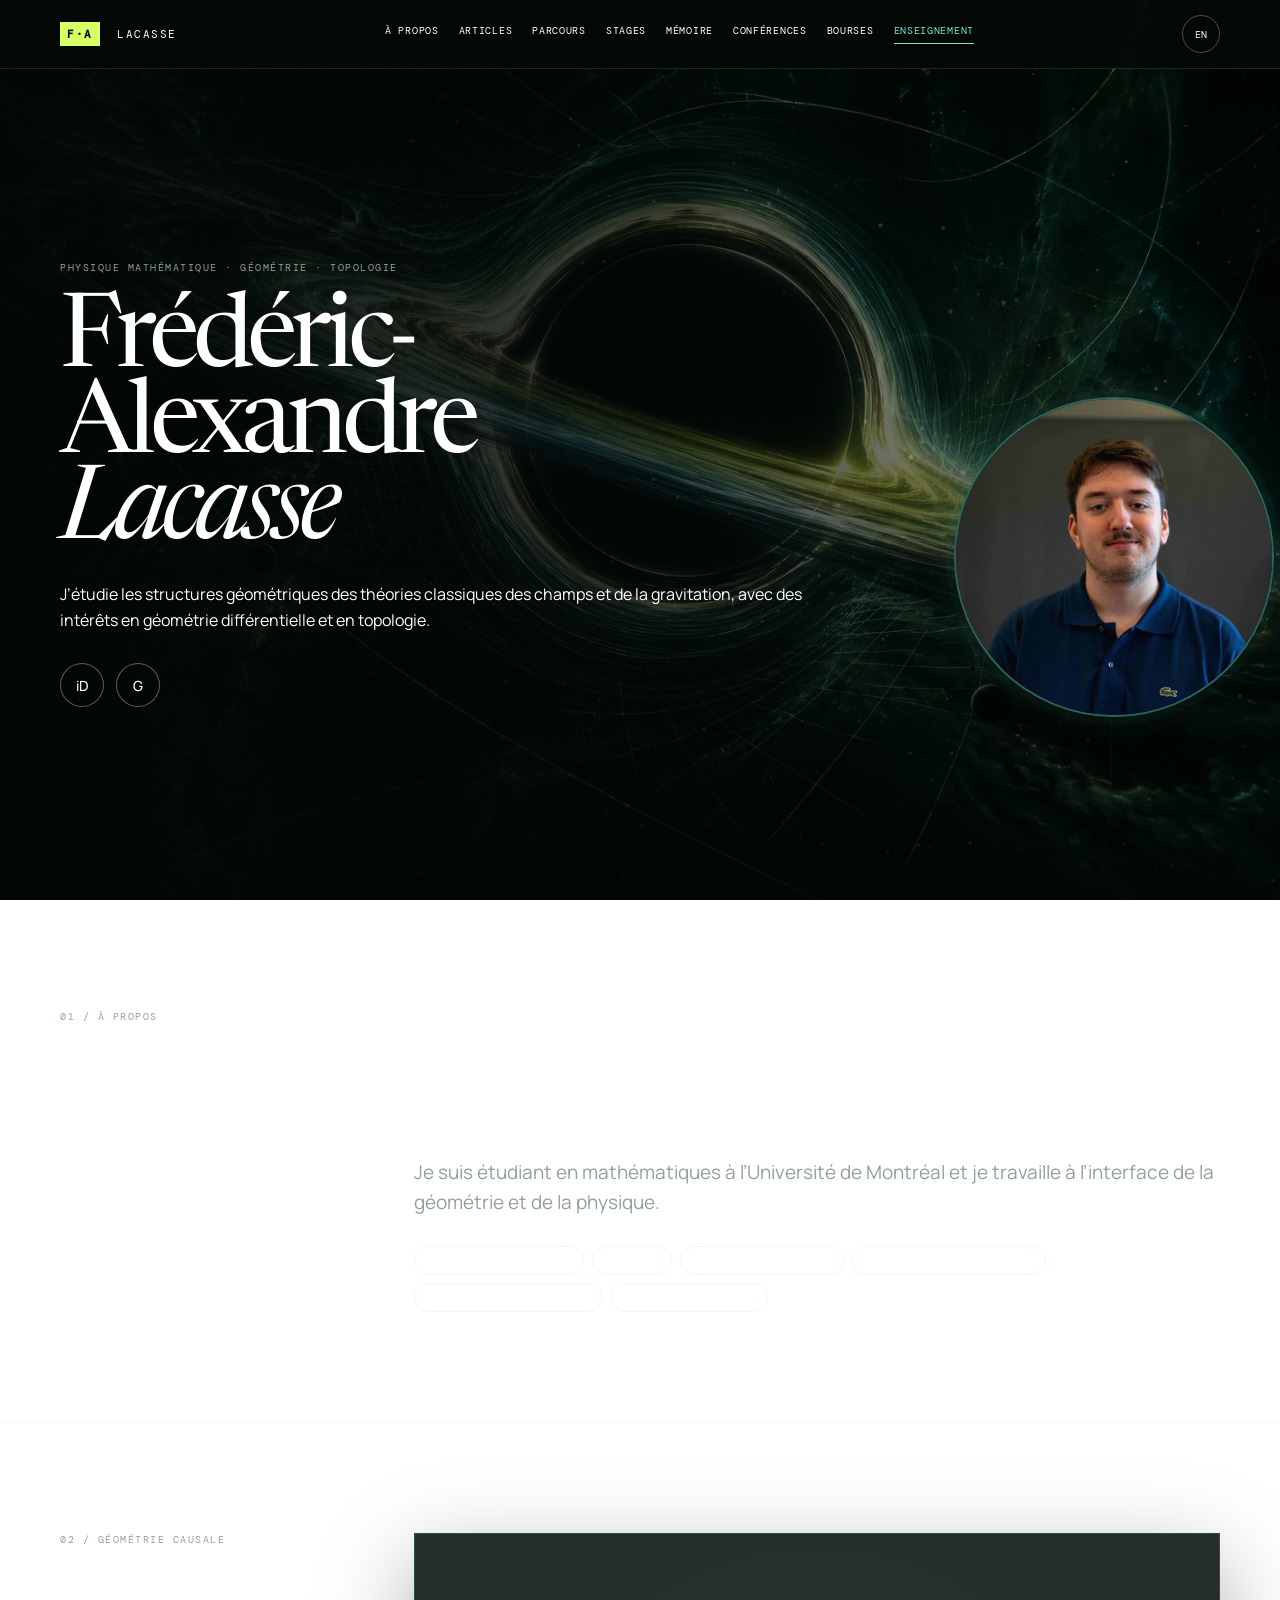
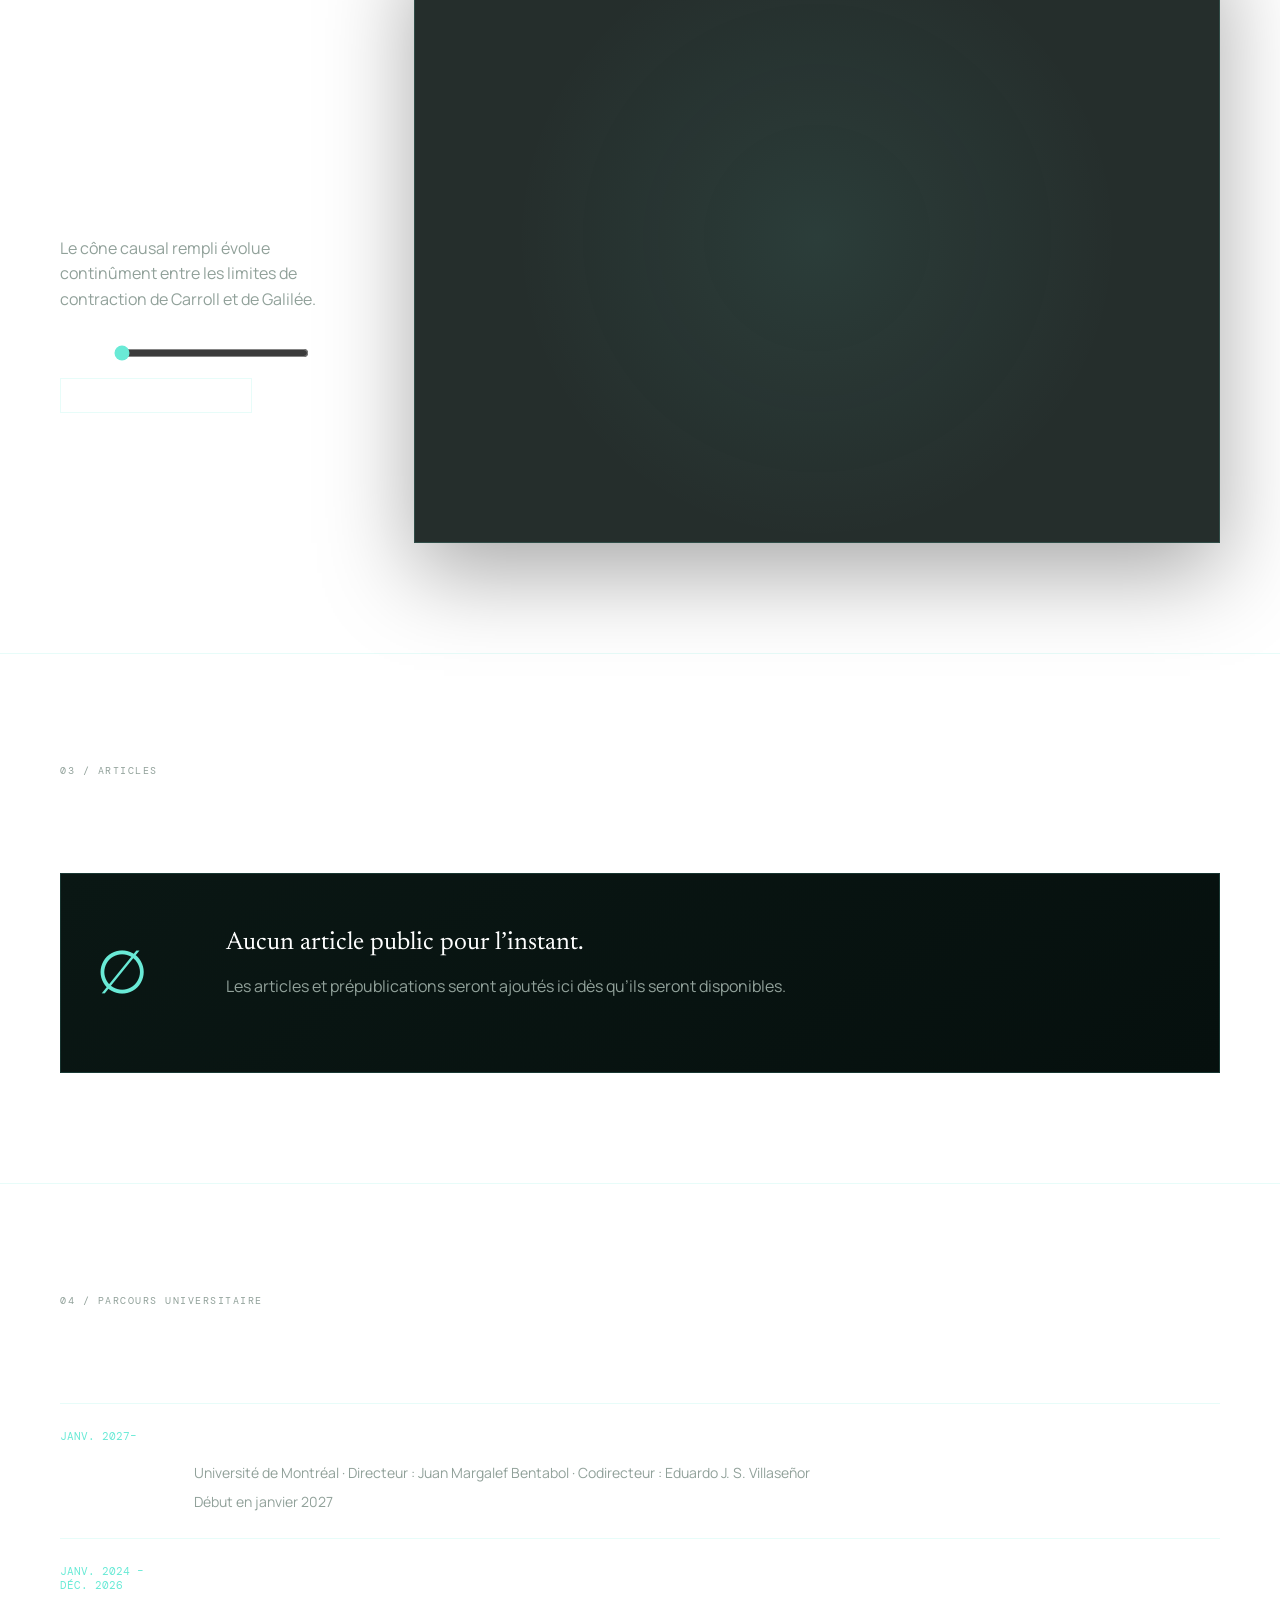
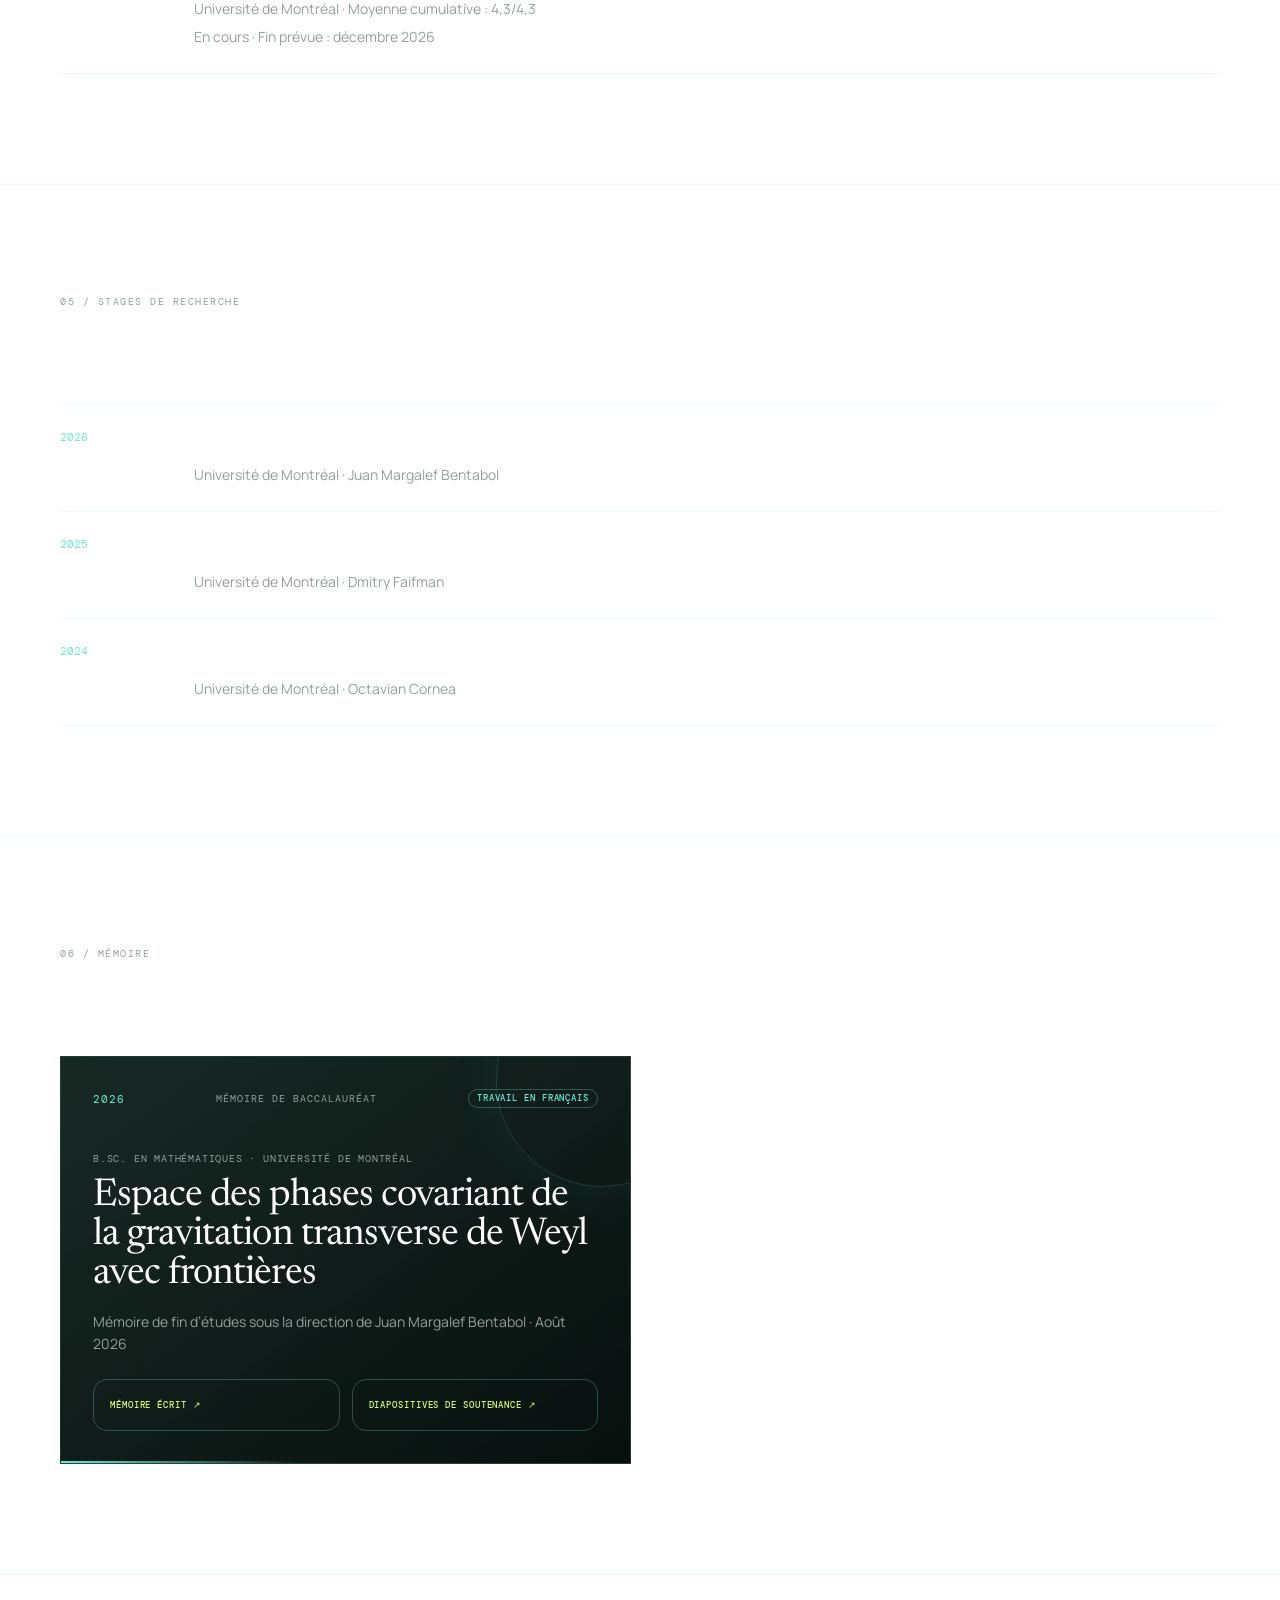
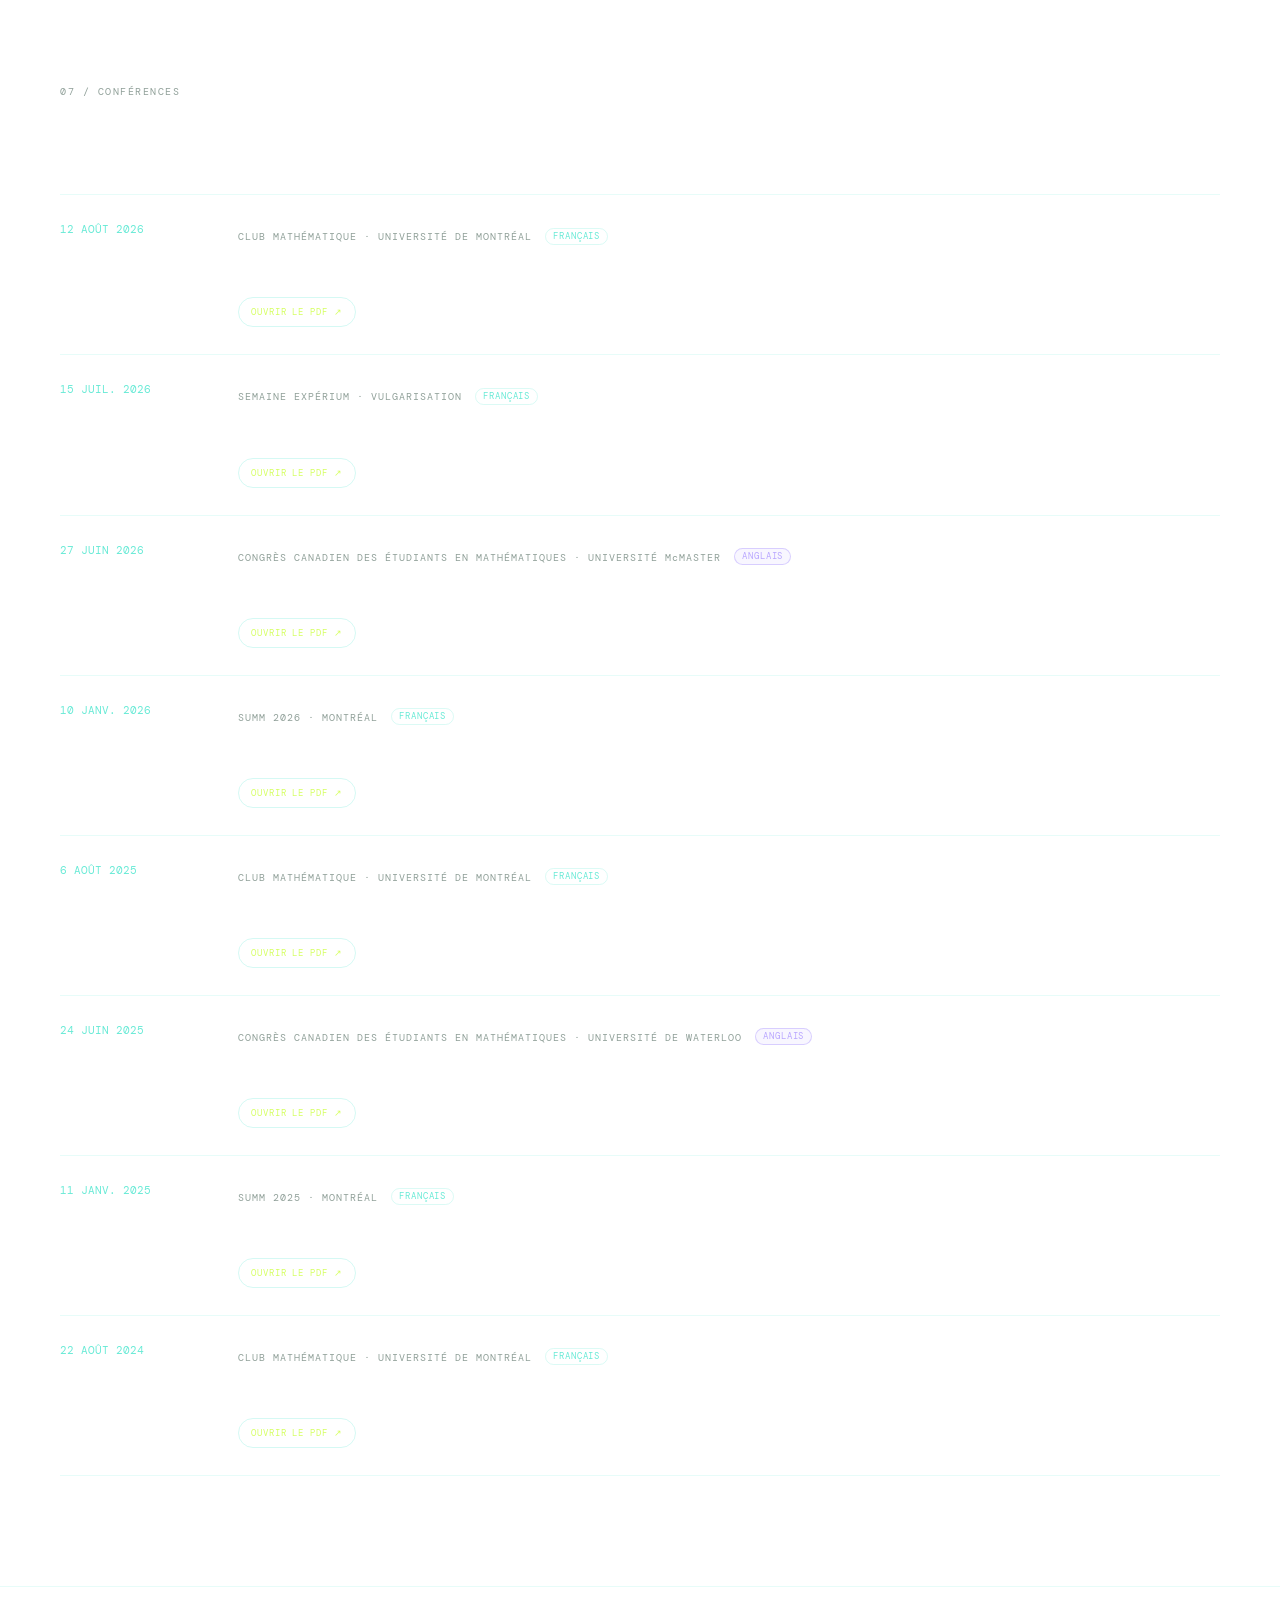
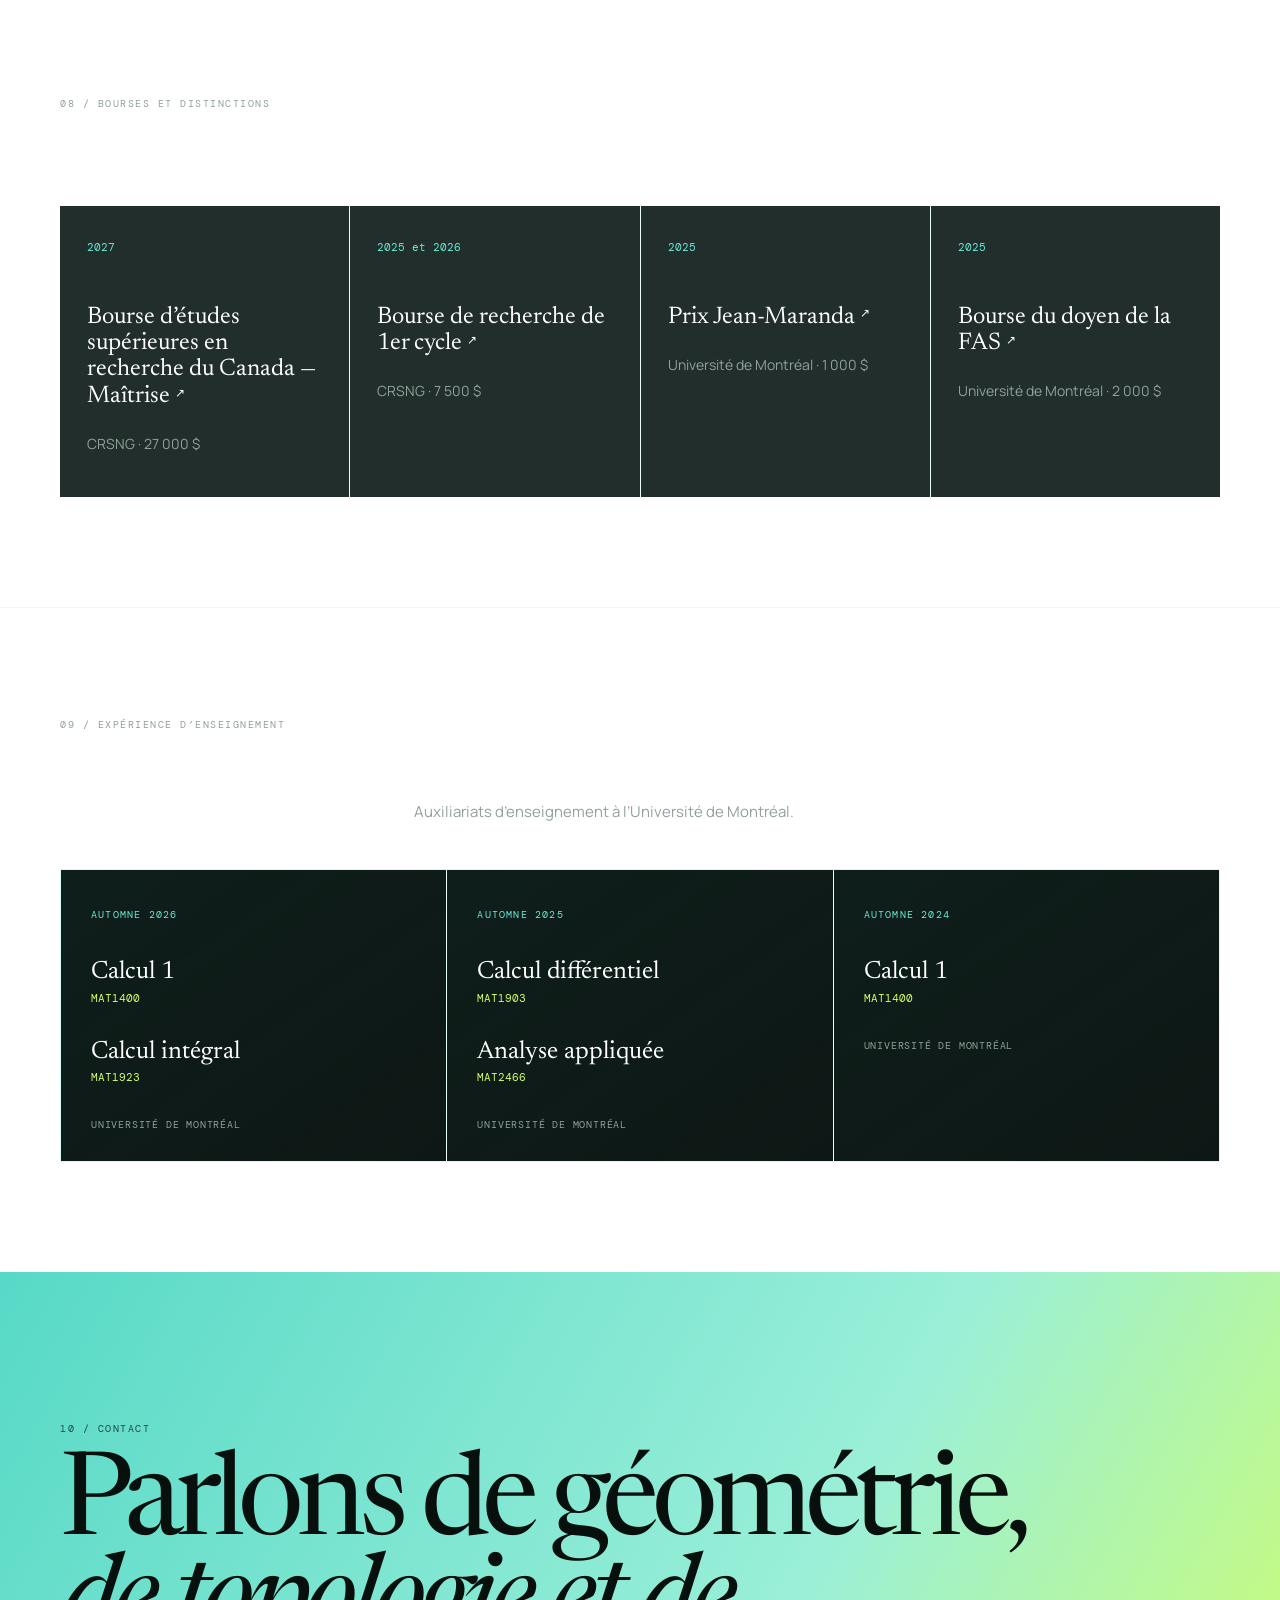
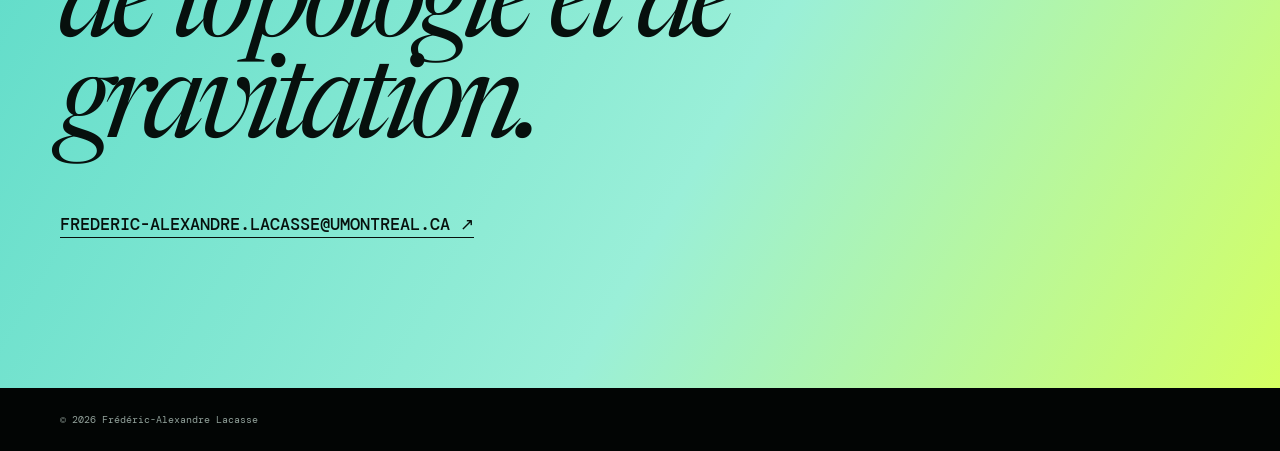
==== commit 32231faf: "scholar" ====
--- a/fr/index.html
+++ b/fr/index.html
@@ -98,6 +98,14 @@
             >
               <span class="academic-icon orcid-icon"> iD </span>
             </a>
+            <a
+              aria-label="Profil Google Scholar"
+              href="https://scholar.google.com/citations?user=uHjkoDMAAAAJ&amp;hl=fr"
+              rel="noopener noreferrer"
+              target="_blank"
+            >
+              <span class="academic-icon scholar-icon"> G </span>
+            </a>
           </div>
           <figure aria-label="Portrait" class="hero-portrait">
             <img
